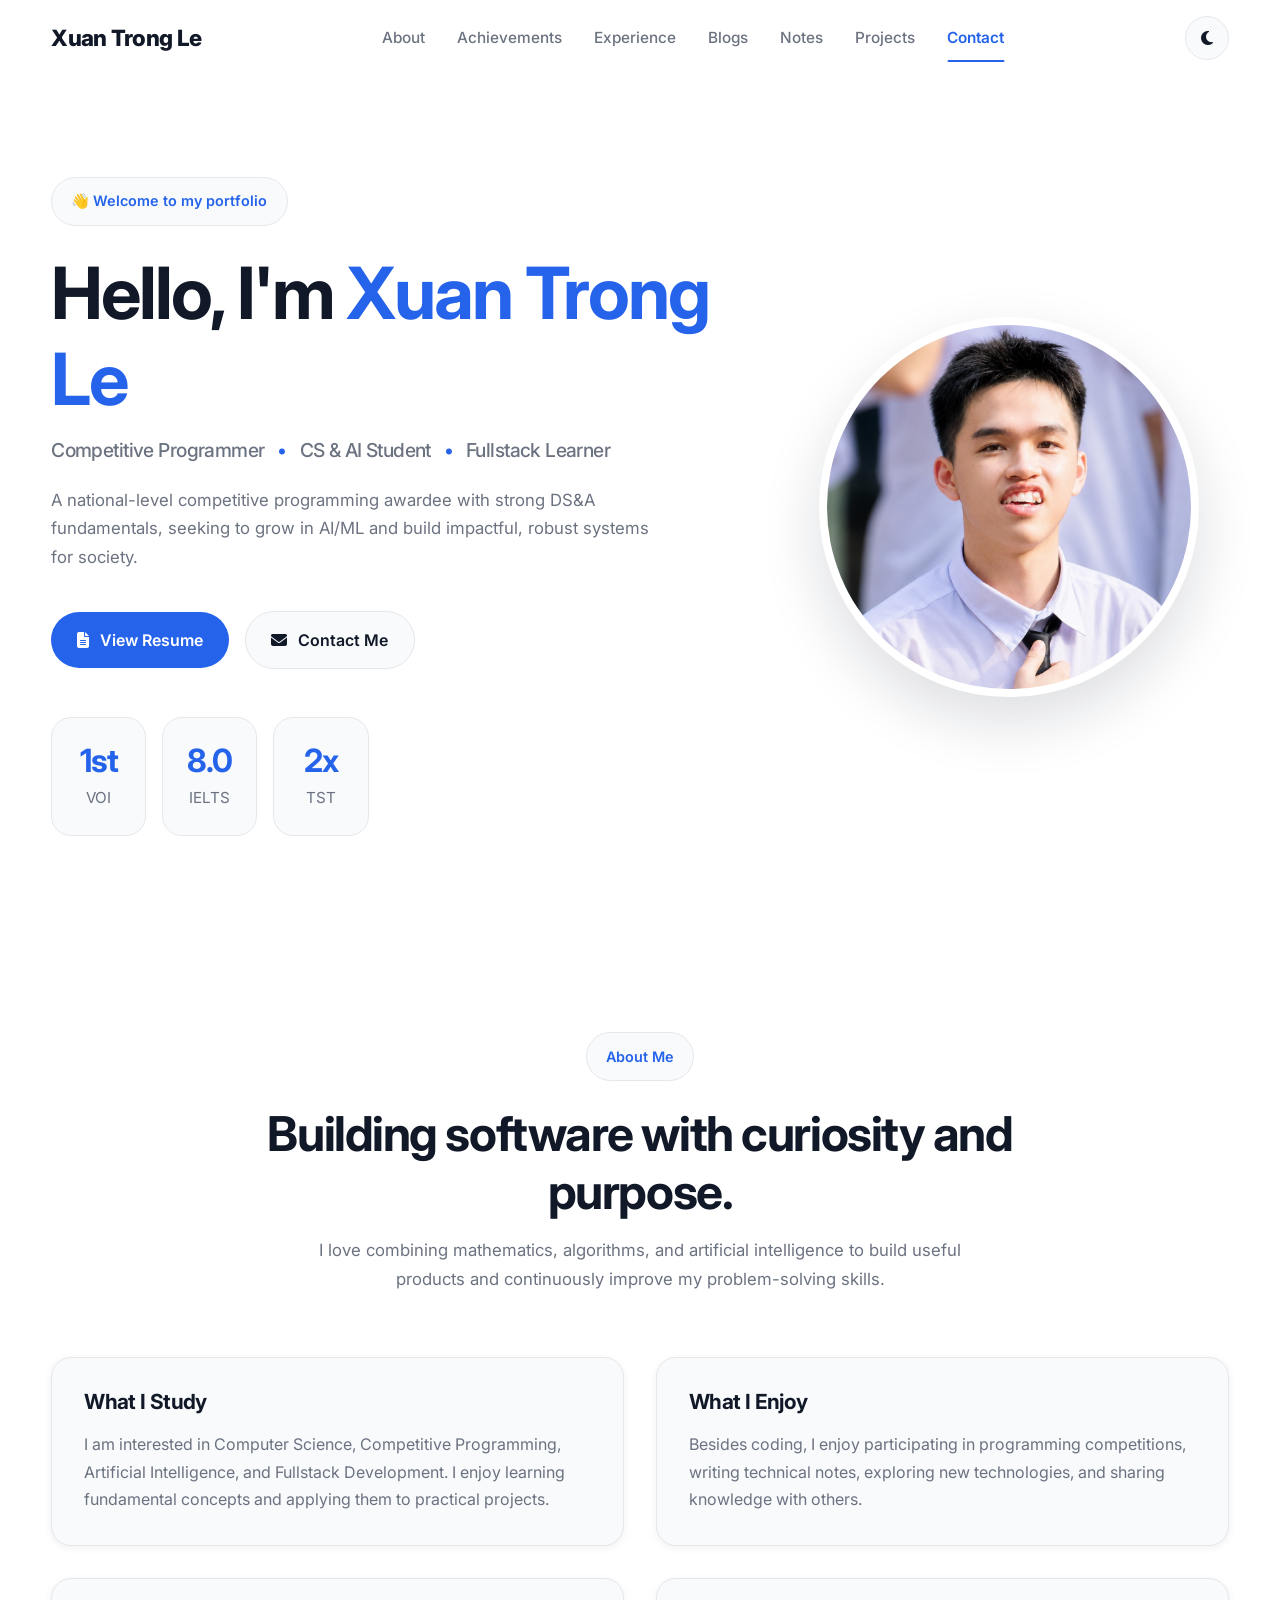
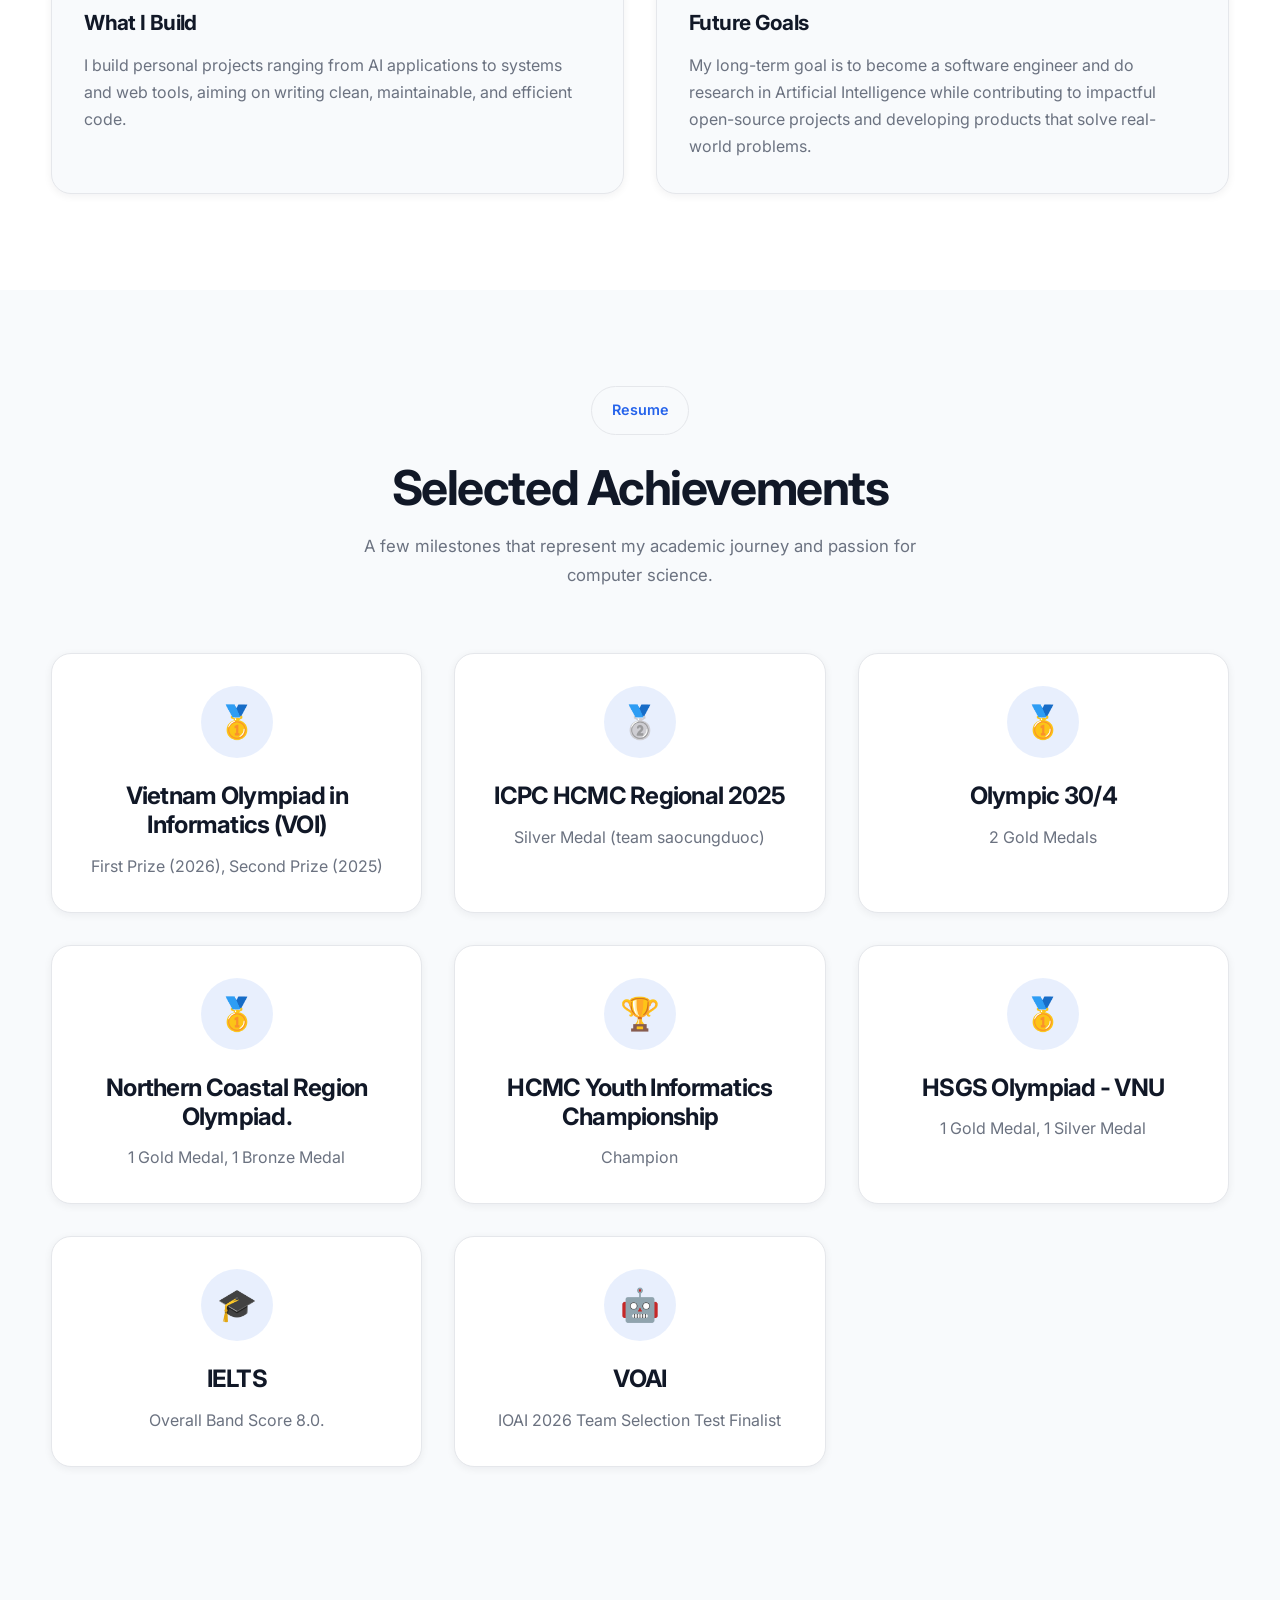
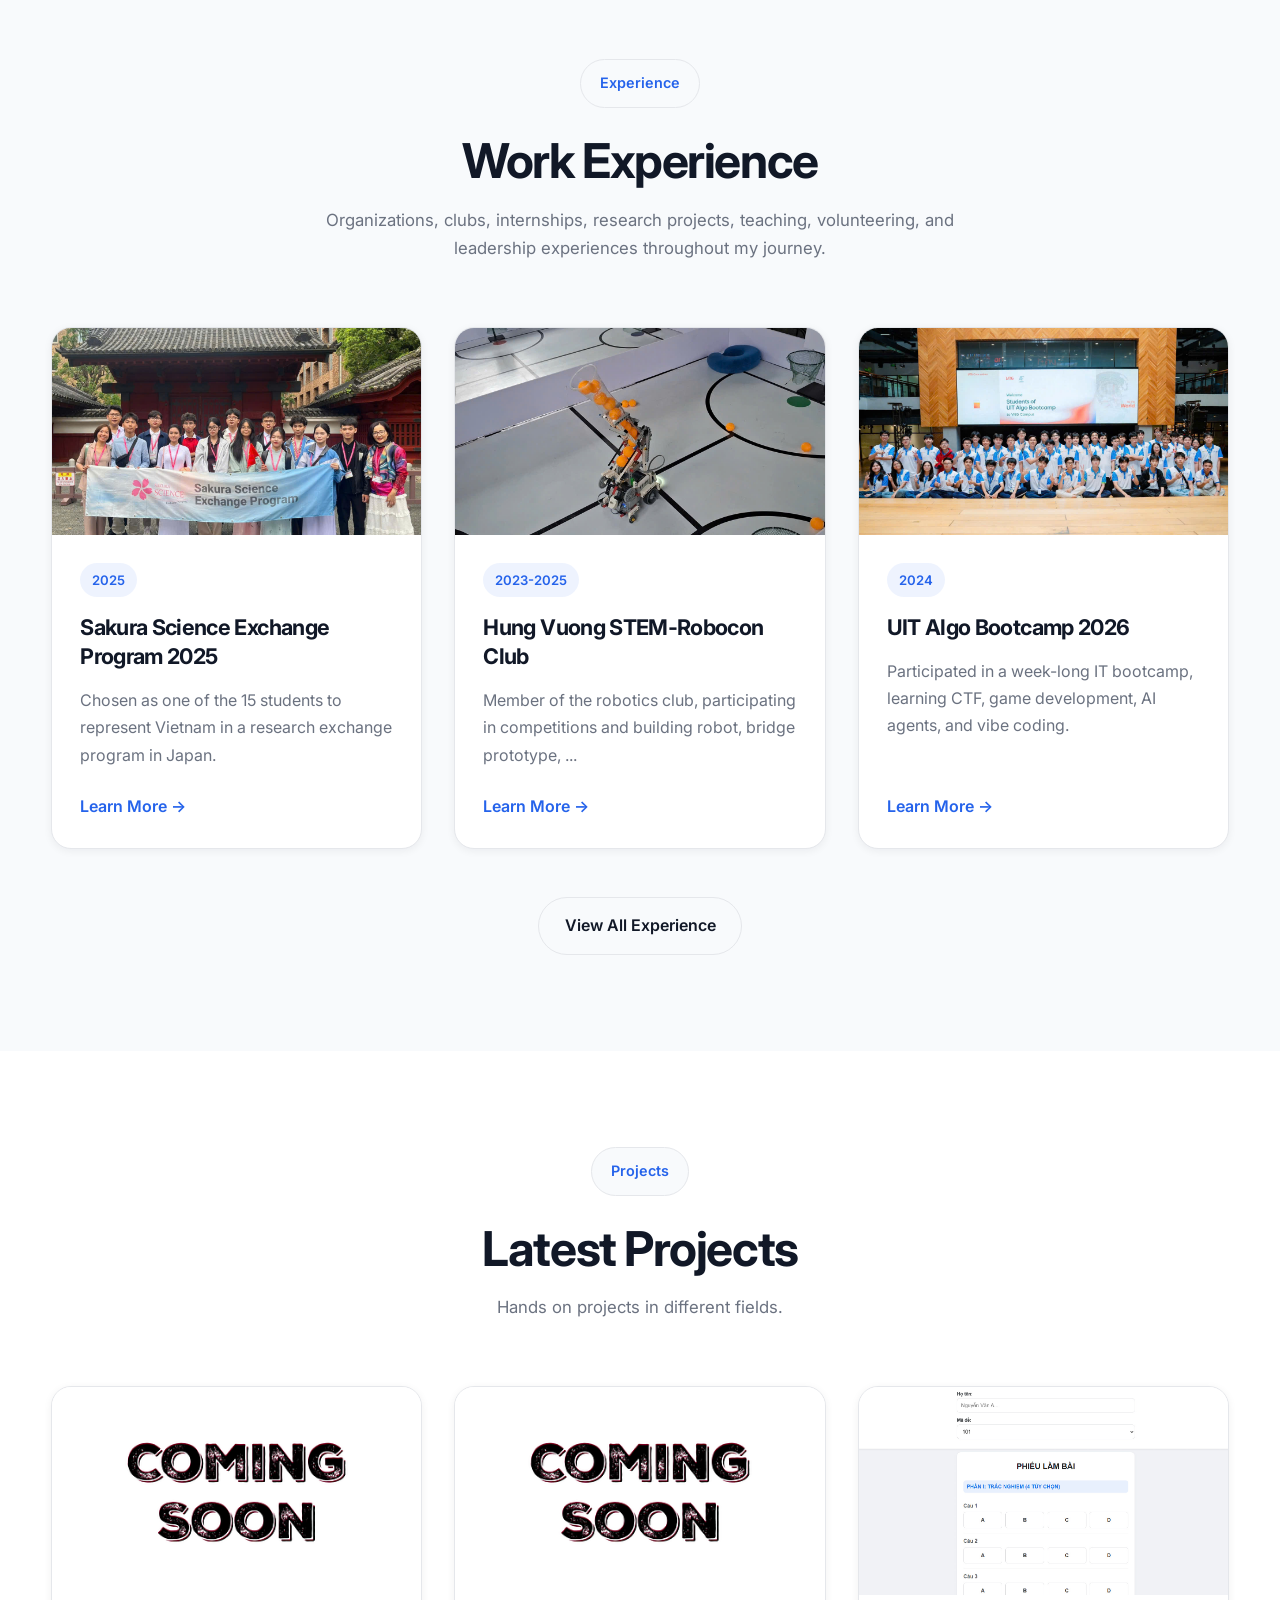
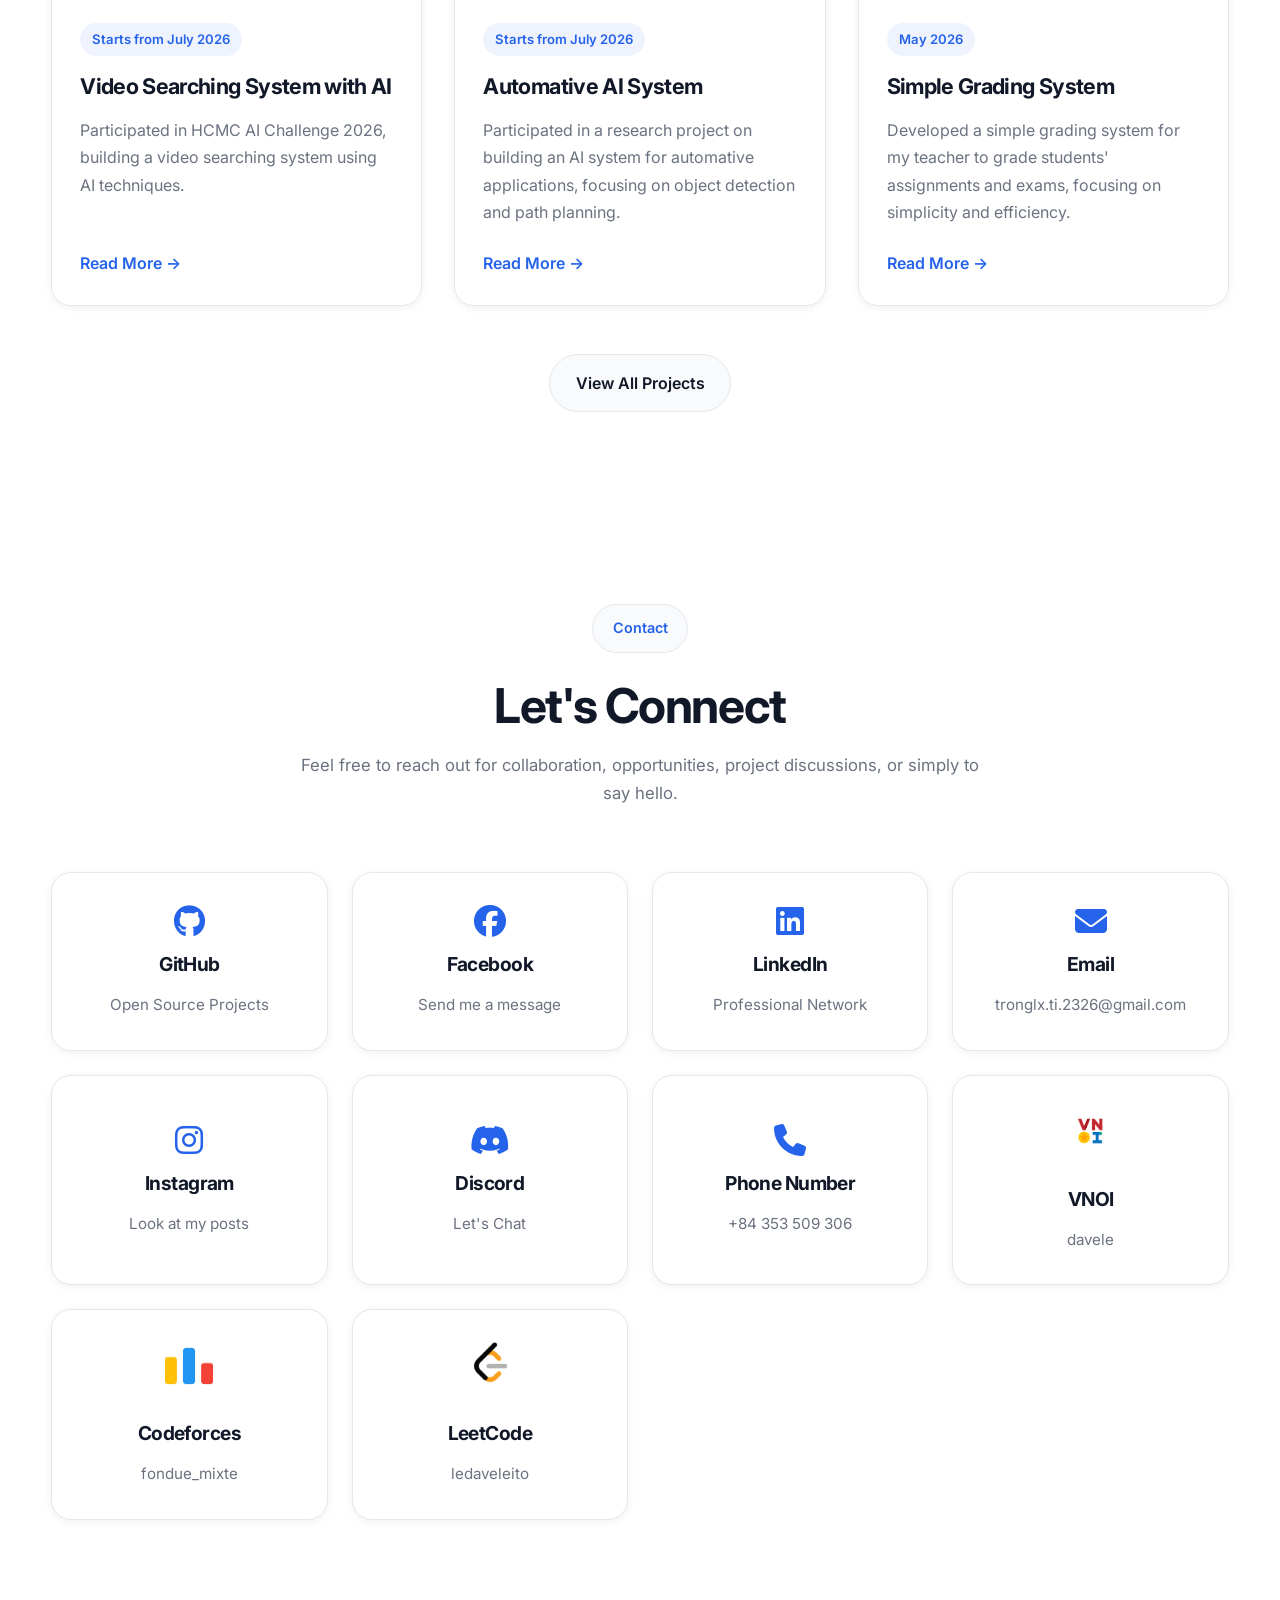
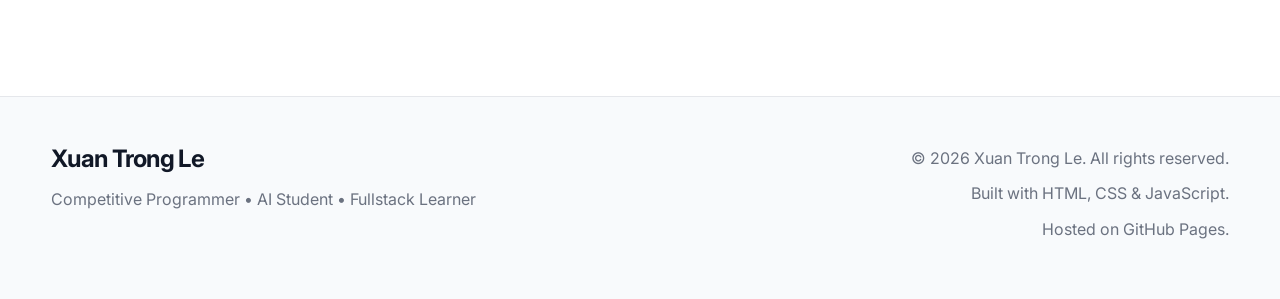
==== index.html @ a5656abd "First commit" ====
<!DOCTYPE html>
<html lang="en">

<head>
    <!-- ========================================= -->
    <!-- Basic Meta -->
    <!-- ========================================= -->
    <meta charset="UTF-8">
    <meta name="viewport" content="width=device-width, initial-scale=1.0">

    <title>Xuan Trong Le | Portfolio</title>

    <meta name="description"
        content="Personal portfolio of Xuan Trong Le - Competitive Programmer, AI Student, Fullstack Learner.">

    <meta name="keywords"
        content="portfolio, competitive programming, AI, fullstack learner, student">

    <meta name="author" content="Xuan Trong Le">

    <!-- ========================================= -->
    <!-- Favicon -->
    <!-- ========================================= -->
    <link rel="icon" href="images/favicon.ico">

    <!-- ========================================= -->
    <!-- Google Font -->
    <!-- ========================================= -->
    <link rel="preconnect" href="https://fonts.googleapis.com">

    <link rel="preconnect"
        href="https://fonts.gstatic.com"
        crossorigin>

    <link href="https://fonts.googleapis.com/css2?family=Inter:wght@300;400;500;600;700;800&display=swap"
        rel="stylesheet">

    <!-- ========================================= -->
    <!-- Font Awesome -->
    <!-- ========================================= -->
    <link rel="stylesheet"
        href="https://cdnjs.cloudflare.com/ajax/libs/font-awesome/6.7.2/css/all.min.css">

    <!-- ========================================= -->
    <!-- Main CSS -->
    <!-- ========================================= -->
    <link rel="stylesheet" href="css/style.css">
</head>

<body>

    <!-- ========================================= -->
    <!-- Header -->
    <!-- ========================================= -->

    <header class="header">

        <div class="container">

            <nav class="navbar">

                <!-- Logo -->
                <a href="index.html" class="logo">
                    Xuan Trong Le
                </a>

                <!-- Navigation -->

                <ul class="nav-links">

                    <li>
                        <a href="#about">
                            About
                        </a>
                    </li>

                    <li>
                        <a href="#achievements">
                            Achievements
                        </a>
                    </li>

                    <li>
                        <a href="experience.html">
                            Experience
                        </a>
                    </li>
                    
                    <li>
                        <a href="blogs.html">
                            Blogs
                        </a>
                    </li>

                    <li>
                        <a href="notes.html">
                            Notes
                        </a>
                    </li>

                    <li>
                        <a href="projects.html">
                            Projects
                        </a>
                    </li>

                    <li>
                        <a href="#contact">
                            Contact
                        </a>
                    </li>

                </ul>

                <!-- Right Actions -->

                <div class="nav-actions">

                    <!-- Dark Mode -->

                    <button id="theme-toggle"
                        class="icon-button"
                        aria-label="Toggle Theme">

                        <i class="fa-solid fa-moon"></i>

                    </button>

                    <!-- Mobile Menu -->

                    <button id="menu-toggle"
                        class="icon-button mobile-menu-btn"
                        aria-label="Open Menu">

                        <i class="fa-solid fa-bars"></i>

                    </button>

                </div>

            </nav>

        </div>

    </header>

    <!-- ========================================= -->
    <!-- Hero Section -->
    <!-- ========================================= -->

    <section class="hero">

        <div class="container">

            <div class="hero-content">

                <!-- Left -->

                <div class="hero-text">

                    <span class="hero-tag">
                        👋 Welcome to my portfolio
                    </span>

                    <h1>

                        Hello, I'm

                        <span class="highlight">
                            Xuan Trong Le
                        </span>

                    </h1>

                    <h2 class="hero-subtitle">

                        Competitive Programmer

                        <span>•</span>

                        CS & AI Student

                        <span>•</span>

                        Fullstack Learner

                    </h2>

                    <p class="hero-description">

                        A national-level competitive programming awardee with strong DS&A fundamentals, seeking to grow in AI/ML and build impactful, robust systems for society.

                    </p>

                    <div class="hero-buttons">

                        <a href="resume.pdf"
                            class="btn btn-primary"
                            target="_blank">

                            <i class="fa-solid fa-file-lines"></i>

                            View Resume

                        </a>

                        <a href="#contact"
                            class="btn btn-secondary">

                            <i class="fa-solid fa-envelope"></i>

                            Contact Me

                        </a>

                    </div>

                    <!-- Quick Stats -->

                    <div class="hero-stats">

                        <div class="stat-card">

                            <h3>1st</h3>

                            <p>VOI</p>

                        </div>

                        <div class="stat-card">

                            <h3>8.0</h3>

                            <p>IELTS</p>

                        </div>

                        <div class="stat-card">

                            <h3>2x</h3>

                            <p>TST</p>

                        </div>

                    </div>

                </div>

                <!-- Right -->

                <div class="hero-image">

                    <div class="avatar-wrapper">

                        <img src="images/avatar.png"
                            alt="Xuan Trong Le">

                    </div>

                </div>

            </div>

        </div>

    </section>

    <!-- ========================================= -->
    <!-- About Section -->
    <!-- ========================================= -->

    <section id="about" class="section">
        <div class="container">

            <!-- ========================================= -->
            <!-- Section Header -->
            <!-- ========================================= -->

            <div class="section-header">

                <span class="section-tag">
                    About Me
                </span>

                <h2 class="section-title">
                    Building software with curiosity and purpose.
                </h2>

                <p class="section-description">
                    I love combining mathematics, algorithms, and artificial
                    intelligence to build useful products and continuously
                    improve my problem-solving skills.
                </p>

            </div>

            <!-- ========================================= -->
            <!-- About Content -->
            <!-- ========================================= -->

            <div class="about-grid">

                <div class="about-card">

                    <h3>What I Study</h3>

                    <p>
                        I am interested in Computer Science,
                        Competitive Programming,
                        Artificial Intelligence,
                        and Fullstack Development.
                        I enjoy learning fundamental concepts and
                        applying them to practical projects.
                    </p>

                </div>

                <div class="about-card">

                    <h3>What I Enjoy</h3>

                    <p>
                        Besides coding, I enjoy participating in programming
                        competitions, writing technical notes, exploring new
                        technologies, and sharing knowledge with others.
                    </p>

                </div>

                <div class="about-card">

                    <h3>What I Build</h3>

                    <p>
                        I build personal projects ranging from AI applications
                        to systems and web tools, aiming on
                        writing clean, maintainable, and efficient code.
                    </p>

                </div>

                <div class="about-card">

                    <h3>Future Goals</h3>

                    <p>
                        My long-term goal is to become a software engineer
                        and do research in Artificial Intelligence while
                        contributing to impactful open-source projects and
                        developing products that solve real-world problems.
                    </p>

                </div>

            </div>

        </div>

    </section>

    <!-- ========================================= -->
    <!-- Achievements -->
    <!-- ========================================= -->

    <section id="achievements" class="section section-alt">

        <div class="container">

            <div class="section-header">

                <span class="section-tag">
                    Resume
                </span>

                <h2 class="section-title">
                    Selected Achievements
                </h2>

                <p class="section-description">
                    A few milestones that represent my academic journey
                    and passion for computer science.
                </p>

            </div>

            <div class="achievement-grid">

                <article class="achievement-card">

                    <div class="achievement-icon">
                        🥇
                    </div>

                    <h3>
                        Vietnam Olympiad in Informatics (VOI)
                    </h3>

                    <p>
                        First Prize (2026), Second Prize (2025)
                    </p>

                </article>
                <article class="achievement-card">

                    <div class="achievement-icon">
                        🥈
                    </div>

                    <h3>
                        ICPC HCMC Regional 2025
                    </h3>

                    <p>
                        Silver Medal (team saocungduoc)
                    </p>

                </article>

                <article class="achievement-card">

                    <div class="achievement-icon">
                        🥇
                    </div>

                    <h3>
                        Olympic 30/4
                    </h3>

                    <p>
                        2 Gold Medals
                    </p>

                </article>

                <article class="achievement-card">

                    <div class="achievement-icon">
                        🥇
                    </div>

                    <h3>
                        Northern Coastal Region Olympiad.
                    </h3>

                    <p>
                        1 Gold Medal, 1 Bronze Medal
                    </p>

                </article>

                <article class="achievement-card">

                    <div class="achievement-icon">
                        🏆
                    </div>

                    <h3>
                        HCMC Youth Informatics Championship
                    </h3>

                    <p>
                        Champion
                    </p>

                </article>

                <article class="achievement-card">

                    <div class="achievement-icon">
                        🥇
                    </div>

                    <h3>
                        HSGS Olympiad - VNU
                    </h3>

                    <p>
                        1 Gold Medal, 1 Silver Medal
                    </p>

                </article>

                <article class="achievement-card">

                    <div class="achievement-icon">
                        🎓
                    </div>

                    <h3>
                        IELTS
                    </h3>

                    <p>
                        Overall Band Score 8.0.
                    </p>

                </article>

                <article class="achievement-card">

                    <div class="achievement-icon">
                        🤖
                    </div>

                    <h3>
                        VOAI
                    </h3>

                    <p>
                        IOAI 2026 Team Selection Test Finalist
                    </p>

                </article>

            </div>

        </div>

    </section>
    <!-- ========================================= -->
<!-- Work Experience -->
<!-- ========================================= -->

<section class="section section-alt">

    <div class="container">

        <div class="section-header">

            <span class="section-tag">
                Experience
            </span>

            <h2 class="section-title">
                Work Experience
            </h2>

            <p class="section-description">
                Organizations, clubs, internships, research projects,
                teaching, volunteering, and leadership experiences
                throughout my journey.
            </p>

        </div>

        <div class="card-grid">

            <!-- Experience 1 -->

            <article class="blog-card">

                <img src="images/experience/exp1.jpg"
                     alt="Sakura">

                <div class="card-content">

                    <span class="card-date">
                        2025
                    </span>

                    <h3>
                        Sakura Science Exchange Program 2025
                    </h3>

                    <p>
                        Chosen as one of the 15 students to represent Vietnam in a research exchange program in Japan.
                    </p>

                    <a href="experience.html"
                       class="text-link">

                        Learn More →

                    </a>

                </div>

            </article>

            <!-- Experience 2 -->

            <article class="blog-card">

                <img src="images/experience/exp2.jpg"
                     alt="STEM-ROBOCON">

                <div class="card-content">

                    <span class="card-date">
                        2023-2025
                    </span>

                    <h3>
                        Hung Vuong STEM-Robocon Club
                    </h3>

                    <p>
                        Member of the robotics club, participating in competitions and building robot, bridge prototype, ...
                    </p>

                    <a href="experience.html"
                       class="text-link">

                        Learn More →

                    </a>

                </div>

            </article>

            <!-- Experience 3 -->

            <article class="blog-card">

                <img src="images/experience/exp3.jpg"
                     alt="uab">

                <div class="card-content">

                    <span class="card-date">
                        2024
                    </span>

                    <h3>
                        UIT Algo Bootcamp 2026
                    </h3>

                    <p>
                        Participated in a week-long IT bootcamp, learning CTF, game development, AI agents, and vibe coding.
                    </p>

                    <a href="experience.html"
                       class="text-link">

                        Learn More →

                    </a>

                </div>

            </article>

        </div>

        <div class="section-action">

            <a href="experience.html"
               class="btn btn-secondary">

                View All Experience

            </a>

        </div>

    </div>

</section>
    <!-- ========================================= -->
    <!-- Projects -->
    <!-- ========================================= -->

    <section class="section">

        <div class="container">

            <div class="section-header">

                <span class="section-tag">
                    Projects
                </span>

                <h2 class="section-title">
                    Latest Projects
                </h2>

                <p class="section-description">
                    Hands on projects in different fields.
                </p>

            </div>

            <div class="card-grid">

                <article class="blog-card">

                    <img src="images/projects/project1.jpg"
                        alt="Blog Cover">

                    <div class="card-content">

                        <span class="card-date">
                            Starts from July 2026
                        </span>

                        <h3>
                            Video Searching System with AI
                        </h3>

                        <p>
                            Participated in HCMC AI Challenge 2026, building a video searching system using AI techniques.
                        </p>

                        <a href="projects.html"
                            class="text-link">

                            Read More
                            →

                        </a>

                    </div>

                </article>

                <article class="blog-card">

                    <img src="images/projects/project1.jpg"
                        alt="Blog Cover">

                    <div class="card-content">

                        <span class="card-date">
                            Starts from July 2026
                        </span>

                        <h3>
                            Automative AI System
                        </h3>

                        <p>
                            Participated in a research project on building an AI system for automative applications, focusing on object detection and path planning.
                        </p>

                        <a href="projects.html"
                            class="text-link">

                            Read More
                            →

                        </a>

                    </div>

                </article>

                <article class="blog-card">

                    <img src="images/projects/project3.jpg"
                        alt="Blog Cover">

                    <div class="card-content">

                        <span class="card-date">
                            May 2026
                        </span>

                        <h3>
                            Simple Grading System
                        </h3>

                        <p>
                            Developed a simple grading system for my teacher to grade students' assignments and exams, focusing on simplicity and efficiency.
                        </p>

                        <a href="projects.html"
                            class="text-link">

                            Read More
                            →

                        </a>

                    </div>

                </article>

            </div>

            <div class="section-action">

                <a href="projects.html"
                    class="btn btn-secondary">

                    View All Projects

                </a>

            </div>

        </div>

    </section>

    

    <!-- ========================================= -->
    <!-- Contact -->
    <!-- ========================================= -->

    <section id="contact" class="section">
        <div class="container">

            <!-- ========================================= -->
            <!-- Section Header -->
            <!-- ========================================= -->

            <div class="section-header">

                <span class="section-tag">
                    Contact
                </span>

                <h2 class="section-title">
                    Let's Connect
                </h2>

                <p class="section-description">
                    Feel free to reach out for collaboration, opportunities,
                    project discussions, or simply to say hello.
                </p>

            </div>

            <!-- ========================================= -->
            <!-- Contact Cards -->
            <!-- ========================================= -->

            <div class="contact-grid">

                <a href="https://github.com/ledaveleito"
                    target="_blank"
                    class="contact-card">

                    <i class="fa-brands fa-github"></i>

                    <h3>GitHub</h3>

                    <p>Open Source Projects</p>

                </a>

                <a href="https://www.facebook.com/le.dave.319"
                    target="_blank"
                    class="contact-card">

                    <i class="fa-brands fa-facebook"></i>

                    <h3>Facebook</h3>

                    <p>Send me a message</p>

                </a>

                <a href="https://www.linkedin.com/in/xuan-trong-le-2049713a2/"
                    target="_blank"
                    class="contact-card">

                    <i class="fa-brands fa-linkedin"></i>

                    <h3>LinkedIn</h3>

                    <p>Professional Network</p>

                </a>

                <a href="mailto:tronglx.ti.2326@gmail.com"
                    class="contact-card">

                    <i class="fa-solid fa-envelope"></i>

                    <h3>Email</h3>

                    <p>tronglx.ti.2326@gmail.com</p>

                </a>

                <a href="https://www.instagram.com/ledaveleito/"
                    target="_blank"
                    class="contact-card">

                    <i class="fa-brands fa-instagram"></i>

                    <h3>Instagram</h3>

                    <p>Look at my posts</p>

                </a>


                <a href="https://discordapp.com/users/114079353999169951"
                    target="_blank"
                    class="contact-card">

                    <i class="fa-brands fa-discord"></i>

                    <h3>Discord</h3>

                    <p>Let's Chat</p>

                </a>

                <a href="tel:0353509306" 
                target="_blank" 
                class="contact-card">

                    <i class="fa-solid fa-phone"></i>

                    <h3>Phone Number</h3>

                    <p>+84 353 509 306</p>

                </a>
                
                <a href="https://oj.vnoi.info/user/davele"
                target="_blank"
                class="contact-card">

                    <img src="images/icons/vnoi.png"
                        alt="VNOI Logo"
                        class="contact-icon">

                    <h3>VNOI</h3>

                    <p>davele</p>

                </a>

                <a href="https://codeforces.com/profile/fondue_mixte"
                target="_blank"
                class="contact-card">

                    <img src="images/icons/codeforces.png"
                        alt="codeforces Logo"
                        class="contact-icon">

                    <h3>Codeforces</h3>

                    <p>fondue_mixte</p>

                </a>
                <a href="https://leetcode.com/u/ledaveleito/"
                target="_blank"
                class="contact-card">

                    <img src="images/icons/leetcode.png"
                        alt="LeetCode Logo"
                        class="contact-icon">

                    <h3>LeetCode</h3>

                    <p>ledaveleito</p>

                </a>
            </div>

        </div>

    </section>

    <!-- ========================================= -->
    <!-- Footer -->
    <!-- ========================================= -->

    <footer class="footer">

        <div class="container">

            <div class="footer-content">

                <div class="footer-left">

                    <h3>
                        Xuan Trong Le
                    </h3>

                    <p>
                        Competitive Programmer • AI Student • Fullstack Learner
                    </p>

                </div>

                <div class="footer-right">

                    <p>

                        © 2026 Xuan Trong Le.

                        All rights reserved.

                    </p>

                    <p>

                        Built with
                        HTML,
                        CSS &
                        JavaScript.

                    </p>

                    <p>

                        Hosted on
                        GitHub Pages.

                    </p>

                </div>

            </div>

        </div>

    </footer>

    <!-- ========================================= -->
    <!-- Back To Top -->
    <!-- ========================================= -->

    <button id="backToTop"
        class="back-to-top"
        aria-label="Back to top">

        <i class="fa-solid fa-arrow-up"></i>

    </button>

    <!-- ========================================= -->
    <!-- JavaScript -->
    <!-- ========================================= -->

    <script src="js/script.js"></script>

</body>

</html>
---- css/style.css ----
/*==================================================
    PERSONAL PORTFOLIO WEBSITE
    File: css/style.css
    Part 1/8

    Contents

    1. Google Font
    2. CSS Reset
    3. CSS Variables
    4. Dark Theme Variables
    5. Base Styles
    6. Typography
    7. Layout
    8. Utility Classes
==================================================*/


/*==================================================
1. GOOGLE FONT
==================================================*/

@import url("https://fonts.googleapis.com/css2?family=Inter:wght@100..900&display=swap");


/*==================================================
2. CSS RESET
==================================================*/

*,
*::before,
*::after{
    margin:0;
    padding:0;
    box-sizing:border-box;
}

html{
    scroll-behavior:smooth;
    scroll-padding-top:90px;
}

body{
    min-height:100vh;
}

img,
picture,
svg,
video,
canvas{
    display:block;
    max-width:100%;
}

button,
input,
textarea,
select{
    font:inherit;
}

button{
    background:none;
    border:none;
    cursor:pointer;
}

a{
    color:inherit;
    text-decoration:none;
}

ul,
ol{
    list-style:none;
}


/*==================================================
3. CSS VARIABLES
==================================================*/

:root{

    /* Colors */

    --color-bg:#ffffff;
    --color-surface:#f8fafc;

    --color-text:#111827;
    --color-text-light:#6b7280;

    --color-border:#e5e7eb;

    --color-primary:#2563eb;
    --color-primary-hover:#1d4ed8;

    --color-success:#16a34a;
    --color-warning:#d97706;
    --color-danger:#dc2626;

    --color-white:#ffffff;


    /* Typography */

    --font-family:"Inter",sans-serif;

    --fs-xs:.75rem;
    --fs-sm:.875rem;
    --fs-base:1rem;
    --fs-lg:1.125rem;
    --fs-xl:1.25rem;
    --fs-2xl:1.5rem;
    --fs-3xl:2rem;
    --fs-4xl:3rem;
    --fs-5xl:4rem;

    --line-height:1.7;


    /* Font Weight */

    --fw-regular:400;
    --fw-medium:500;
    --fw-semibold:600;
    --fw-bold:700;
    --fw-black:800;


    /* Radius */

    --radius-sm:8px;
    --radius-md:14px;
    --radius-lg:20px;
    --radius-xl:28px;
    --radius-pill:999px;


    /* Shadow */

    --shadow-sm:
        0 2px 8px rgba(15,23,42,.06);

    --shadow-md:
        0 10px 30px rgba(15,23,42,.10);

    --shadow-lg:
        0 24px 60px rgba(15,23,42,.14);


    /* Transition */

    --transition:
        .25s ease;


    /* Layout */

    --container-width:1180px;

    --section-padding:100px;

}


/*==================================================
4. DARK THEME
==================================================*/

body.dark{

    --color-bg:#0f172a;

    --color-surface:#1e293b;

    --color-text:#f8fafc;

    --color-text-light:#cbd5e1;

    --color-border:#334155;

    --shadow-sm:
        0 2px 10px rgba(0,0,0,.35);

    --shadow-md:
        0 10px 30px rgba(0,0,0,.42);

    --shadow-lg:
        0 25px 60px rgba(0,0,0,.50);

}


/*==================================================
5. BASE STYLES
==================================================*/

body{

    font-family:var(--font-family);

    font-size:var(--fs-base);

    line-height:var(--line-height);

    color:var(--color-text);

    background:var(--color-bg);

    transition:

        background .3s ease,

        color .3s ease;

    text-rendering:optimizeLegibility;

    -webkit-font-smoothing:antialiased;

}

::selection{

    background:var(--color-primary);

    color:white;

}

section{

    padding:var(--section-padding) 0;

}

.container{

    width:min(92%,var(--container-width));

    margin-inline:auto;

}


/*==================================================
6. TYPOGRAPHY
==================================================*/

h1,
h2,
h3,
h4,
h5,
h6{

    color:var(--color-text);

    font-weight:var(--fw-bold);

    line-height:1.2;

    letter-spacing:-.03em;

}

h1{

    font-size:clamp(3rem,6vw,4.5rem);

}

h2{

    font-size:clamp(2rem,4vw,3rem);

}

h3{

    font-size:1.5rem;

}

h4{

    font-size:1.2rem;

}

p{

    color:var(--color-text-light);

    margin-bottom:1rem;

}

strong{

    color:var(--color-text);

}

small{

    color:var(--color-text-light);

}


/*==================================================
7. LAYOUT
==================================================*/

.grid{

    display:grid;

}

.flex{

    display:flex;

}

.flex-center{

    display:flex;

    align-items:center;

    justify-content:center;

}

.flex-between{

    display:flex;

    align-items:center;

    justify-content:space-between;

}

.flex-column{

    display:flex;

    flex-direction:column;

}

.text-center{

    text-align:center;

}

.hidden{

    display:none !important;

}


/*==================================================
8. UTILITY CLASSES
==================================================*/

/* Margin Top */

.mt-1{margin-top:.75rem;}
.mt-2{margin-top:1.5rem;}
.mt-3{margin-top:2.25rem;}
.mt-4{margin-top:3rem;}
.mt-5{margin-top:4rem;}

/* Margin Bottom */

.mb-1{margin-bottom:.75rem;}
.mb-2{margin-bottom:1.5rem;}
.mb-3{margin-bottom:2.25rem;}
.mb-4{margin-bottom:3rem;}
.mb-5{margin-bottom:4rem;}

/* Padding */

.py-1{padding-block:1rem;}
.py-2{padding-block:2rem;}
.py-3{padding-block:3rem;}
.py-4{padding-block:4rem;}

.px-1{padding-inline:1rem;}
.px-2{padding-inline:2rem;}

/* Width */

.w-100{
    width:100%;
}

/* Max Width */

.max-600{
    max-width:600px;
}

.max-700{
    max-width:700px;
}

.max-800{
    max-width:800px;
}

.max-900{
    max-width:900px;
}

/* Rounded */

.rounded-sm{
    border-radius:var(--radius-sm);
}

.rounded-md{
    border-radius:var(--radius-md);
}

.rounded-lg{
    border-radius:var(--radius-lg);
}

.rounded-xl{
    border-radius:var(--radius-xl);
}

/* Shadow */

.shadow-sm{
    box-shadow:var(--shadow-sm);
}

.shadow-md{
    box-shadow:var(--shadow-md);
}

.shadow-lg{
    box-shadow:var(--shadow-lg);
}
/*==================================================
    PERSONAL PORTFOLIO WEBSITE
    File: css/style.css
    Part 2/8

    Contents

    9. Header
    10. Navbar
    11. Logo
    12. Navigation Links
    13. Navigation Actions
    14. Icon Buttons
    15. Mobile Menu
    16. Sticky Header
==================================================*/


/*==================================================
9. HEADER
==================================================*/

.header{

    position:sticky;

    top:0;

    left:0;

    width:100%;

    z-index:1000;

    background:rgba(255,255,255,.82);

    backdrop-filter:blur(16px);

    -webkit-backdrop-filter:blur(16px);

    border-bottom:1px solid transparent;

    transition:

        background .3s ease,

        border-color .3s ease,

        box-shadow .3s ease,

        transform .3s ease;

}

body.dark .header{

    background:rgba(15,23,42,.82);

}

.header.scrolled{

    border-color:var(--color-border);

    box-shadow:var(--shadow-sm);

}

.header.hide{

    transform:translateY(-100%);

}


/*==================================================
10. NAVBAR
==================================================*/

.navbar{

    height:76px;

    display:flex;

    align-items:center;

    justify-content:space-between;

    gap:40px;

}

.navbar>*{

    flex-shrink:0;

}


/*==================================================
11. LOGO
==================================================*/

.logo{

    font-size:1.4rem;

    font-weight:var(--fw-black);

    letter-spacing:-.03em;

    color:var(--color-text);

    transition:.25s;

    white-space:nowrap;

}

.logo:hover{

    color:var(--color-primary);

}


/*==================================================
12. NAVIGATION LINKS
==================================================*/

.nav-links{

    display:flex;

    align-items:center;

    justify-content:center;

    gap:2rem;

    flex:1;

}

.nav-links li{

    position:relative;

}

.nav-links a{

    position:relative;

    display:inline-flex;

    align-items:center;

    justify-content:center;

    height:40px;

    font-size:.96rem;

    font-weight:var(--fw-medium);

    color:var(--color-text-light);

    transition:var(--transition);

}

.nav-links a:hover{

    color:var(--color-text);

}

.nav-links a.active{

    color:var(--color-primary);

    font-weight:var(--fw-semibold);

}

.nav-links a::after{

    content:"";

    position:absolute;

    left:50%;

    bottom:-4px;

    width:0;

    height:2px;

    border-radius:999px;

    background:var(--color-primary);

    transform:translateX(-50%);

    transition:.25s;

}

.nav-links a:hover::after,

.nav-links a.active::after{

    width:100%;

}


/*==================================================
13. NAVIGATION ACTIONS
==================================================*/

.nav-actions{

    display:flex;

    align-items:center;

    gap:.75rem;

}


/*==================================================
14. ICON BUTTONS
==================================================*/

.icon-button{

    width:44px;

    height:44px;

    display:flex;

    align-items:center;

    justify-content:center;

    border-radius:50%;

    border:1px solid var(--color-border);

    background:var(--color-surface);

    color:var(--color-text);

    transition:.25s;

}

.icon-button i{

    font-size:1rem;

    transition:.25s;

}

.icon-button:hover{

    transform:translateY(-2px);

    border-color:var(--color-primary);

    color:var(--color-primary);

    box-shadow:var(--shadow-sm);

}

.icon-button:active{

    transform:scale(.95);

}


/*==================================================
15. MOBILE MENU BUTTON
==================================================*/

.mobile-menu-btn{

    display:none;

}


/*==================================================
16. MOBILE NAVIGATION
==================================================*/

@media (max-width:768px){

    .navbar{

        height:70px;

        gap:16px;

    }

    .mobile-menu-btn{

        display:flex;

    }

    .nav-links{

        position:fixed;

        top:70px;

        left:0;

        width:100%;

        background:var(--color-bg);

        border-top:1px solid var(--color-border);

        box-shadow:var(--shadow-md);

        display:flex;

        flex-direction:column;

        align-items:flex-start;

        gap:0;

        padding:16px 24px;

        transform:translateY(-120%);

        opacity:0;

        pointer-events:none;

        transition:

            transform .3s ease,

            opacity .3s ease;

        z-index:999;

    }

    body.dark .nav-links{

        background:var(--color-bg);

    }

    .nav-links.active{

        transform:translateY(0);

        opacity:1;

        pointer-events:auto;

    }

    .nav-links li{

        width:100%;

    }

    .nav-links a{

        width:100%;

        height:52px;

        justify-content:flex-start;

        border-bottom:1px solid var(--color-border);

    }

    .nav-links li:last-child a{

        border-bottom:none;

    }

    .nav-links a::after{

        display:none;

    }

}


/*==================================================
17. DESKTOP ONLY
==================================================*/

@media (min-width:769px){

    .nav-links{

        transform:none !important;

        opacity:1 !important;

        pointer-events:auto !important;

    }

}
/*==================================================
    PERSONAL PORTFOLIO WEBSITE
    File: css/style.css
    Part 3/8

    Contents

    18. Hero
    19. Hero Small
    20. Hero Content
    21. Hero Text
    22. Hero Image
    23. Hero Buttons
    24. Hero Stats
    25. Section Header
==================================================*/


/*==================================================
18. HERO
==================================================*/

.hero{

    min-height:calc(100vh - 76px);

    display:flex;

    align-items:center;

    overflow:hidden;

}

.hero-content{

    display:grid;

    grid-template-columns:1.2fr .8fr;

    align-items:center;

    gap:5rem;

}


/*==================================================
19. HERO SMALL
==================================================*/

.hero-small{

    min-height:auto;

    padding:140px 0 90px;

}

.page-title{

    max-width:900px;

    margin:1.5rem auto;

    text-align:center;

}

.hero-small .section-description{

    margin-inline:auto;

}


/*==================================================
20. HERO TEXT
==================================================*/

.hero-text{

    display:flex;

    flex-direction:column;

    align-items:flex-start;

}

.hero-tag,

.section-tag{

    display:inline-flex;

    align-items:center;

    gap:.5rem;

    padding:.7rem 1.2rem;

    border-radius:999px;

    background:var(--color-surface);

    border:1px solid var(--color-border);

    color:var(--color-primary);

    font-size:.9rem;

    font-weight:var(--fw-semibold);

    margin-bottom:1.5rem;

}

.hero-text h1{

    margin-bottom:1rem;

}

.highlight{

    color:var(--color-primary);

}

.hero-subtitle{

    display:flex;

    flex-wrap:wrap;

    align-items:center;

    gap:.8rem;

    font-size:1.2rem;

    color:var(--color-text-light);

    font-weight:var(--fw-medium);

    margin-bottom:1.5rem;

}

.hero-subtitle span{

    color:var(--color-primary);

}

.hero-description{

    max-width:640px;

    font-size:1.05rem;

    margin-bottom:2.5rem;

}


/*==================================================
21. HERO IMAGE
==================================================*/

.hero-image{

    display:flex;

    justify-content:center;

    align-items:center;

}

.avatar-wrapper{

    width:380px;

    aspect-ratio:1;

    overflow:hidden;

    border-radius:50%;

    border:8px solid var(--color-bg);

    background:var(--color-surface);

    box-shadow:var(--shadow-lg);

    transition:.35s;

}

body.dark .avatar-wrapper{

    border-color:var(--color-surface);

}

.avatar-wrapper:hover{

    transform:translateY(-8px);

}

.avatar-wrapper img{

    width:100%;

    height:100%;

    object-fit:cover;

}


/*==================================================
22. HERO BUTTONS
==================================================*/

.hero-buttons{

    display:flex;

    align-items:center;

    flex-wrap:wrap;

    gap:1rem;

    margin-bottom:3rem;

}

.btn{

    display:inline-flex;

    align-items:center;

    justify-content:center;

    gap:.7rem;

    padding:.9rem 1.6rem;

    border-radius:999px;

    font-weight:var(--fw-semibold);

    transition:.25s;

}

.btn-primary{

    background:var(--color-primary);

    color:white;

}

.btn-primary:hover{

    background:var(--color-primary-hover);

    transform:translateY(-2px);

}

.btn-secondary{

    background:var(--color-surface);

    color:var(--color-text);

    border:1px solid var(--color-border);

}

.btn-secondary:hover{

    border-color:var(--color-primary);

    color:var(--color-primary);

    transform:translateY(-2px);

}

.btn-outline{

    background:transparent;

    border:1px solid var(--color-border);

    color:var(--color-text);

}

.btn-outline:hover{

    border-color:var(--color-primary);

    color:var(--color-primary);

    transform:translateY(-2px);

}


/*==================================================
23. HERO STATS
==================================================*/

.hero-stats{

    display:grid;

    grid-template-columns:repeat(3,1fr);

    gap:1rem;

    max-width:520px;

}

.stat-card{

    padding:1.5rem;

    text-align:center;

    border-radius:var(--radius-lg);

    background:var(--color-surface);

    border:1px solid var(--color-border);

    transition:.3s;

}

.stat-card:hover{

    transform:translateY(-6px);

    box-shadow:var(--shadow-md);

}

.stat-card h3{

    font-size:2rem;

    color:var(--color-primary);

    margin-bottom:.3rem;

}

.stat-card p{

    margin:0;

    font-size:.95rem;

}


/*==================================================
24. SECTION HEADER
==================================================*/

.section-header{

    max-width:820px;

    margin:0 auto 4rem;

    text-align:center;

}

.section-title{

    margin-bottom:1rem;

}

.section-description{

    max-width:700px;

    margin-inline:auto;

    margin-bottom:0;

    font-size:1.05rem;

}


/*==================================================
25. BREADCRUMB
==================================================*/

.breadcrumb{

    display:flex;

    justify-content:center;

    align-items:center;

    flex-wrap:wrap;

    gap:.8rem;

    margin-top:2rem;

    color:var(--color-text-light);

    font-size:.95rem;

}

.breadcrumb a{

    transition:.25s;

}

.breadcrumb a:hover{

    color:var(--color-primary);

}

.breadcrumb strong{

    color:var(--color-text);

}


/*==================================================
26. RESPONSIVE HERO
==================================================*/

@media (max-width:992px){

    .hero{

        min-height:auto;

        padding:100px 0;

    }

    .hero-content{

        grid-template-columns:1fr;

        text-align:center;

        gap:4rem;

    }

    .hero-text{

        align-items:center;

    }

    .hero-description{

        margin-inline:auto;

    }

    .hero-buttons{

        justify-content:center;

    }

    .hero-stats{

        margin-inline:auto;

    }

}

@media (max-width:768px){

    .hero{

        padding:70px 0;

    }

    .hero-small{

        padding:110px 0 70px;

    }

    .avatar-wrapper{

        width:280px;

    }

    .hero-subtitle{

        justify-content:center;

        font-size:1.05rem;

    }

    .hero-stats{

        grid-template-columns:1fr;

        max-width:320px;

    }

}

@media (max-width:480px){

    .avatar-wrapper{

        width:220px;

    }

    .hero-buttons{

        width:100%;

        flex-direction:column;

        align-items:stretch;

    }

    .hero-buttons .btn{

        width:100%;

    }

}
/*==================================================
    PERSONAL PORTFOLIO WEBSITE
    File: css/style.css
    Part 4/8

    Contents

    26. Common Cards
    27. Card Grid
    28. Blog / Note / Experience Cards
    29. Project Cards
    30. Badges & Tags
    31. Card Footer
    32. Section Action
    33. Empty State
==================================================*/


/*==================================================
26. COMMON CARDS
==================================================*/

.card-grid{

    display:grid;

    grid-template-columns:repeat(auto-fit,minmax(340px,1fr));

    gap:2rem;

}

.blog-card,
.project-card{

    display:flex;

    flex-direction:column;

    overflow:hidden;

    background:var(--color-bg);

    border:1px solid var(--color-border);

    border-radius:var(--radius-lg);

    box-shadow:var(--shadow-sm);

    transition:
        transform .3s ease,
        box-shadow .3s ease,
        border-color .3s ease;

}

body.dark .blog-card,
body.dark .project-card{

    background:var(--color-surface);

}

.blog-card:hover,
.project-card:hover{

    transform:translateY(-8px);

    box-shadow:var(--shadow-md);

    border-color:rgba(37,99,235,.25);

}


/*==================================================
27. CARD IMAGE
==================================================*/

.blog-card img,
.project-card img{

    width:100%;

    aspect-ratio:16 / 9;

    object-fit:cover;

    transition:transform .4s ease;

}

.blog-card:hover img,
.project-card:hover img{

    transform:scale(1.05);

}


/*==================================================
28. CARD CONTENT
==================================================*/

.card-content{

    display:flex;

    flex-direction:column;

    flex:1;

    padding:1.75rem;

}

.card-date{

    display:inline-flex;

    align-items:center;

    width:max-content;

    padding:.35rem .75rem;

    margin-bottom:1rem;

    border-radius:999px;

    background:rgba(37,99,235,.08);

    color:var(--color-primary);

    font-size:.82rem;

    font-weight:600;

}

.card-content h3{

    margin-bottom:1rem;

    font-size:1.35rem;

    line-height:1.35;

}

.card-content p{

    flex:1;

    margin-bottom:1.5rem;

}


/*==================================================
29. TEXT LINK
==================================================*/

.text-link{

    display:inline-flex;

    align-items:center;

    gap:.5rem;

    width:max-content;

    font-weight:600;

    color:var(--color-primary);

    transition:.25s;

}

.text-link:hover{

    gap:.8rem;

}


/*==================================================
30. PROJECT TAGS
==================================================*/

.project-tags{

    display:flex;

    flex-wrap:wrap;

    gap:.75rem;

    margin-bottom:1.75rem;

}

.badge{

    display:inline-flex;

    align-items:center;

    justify-content:center;

    padding:.45rem .9rem;

    border-radius:999px;

    background:var(--color-surface);

    border:1px solid var(--color-border);

    color:var(--color-text);

    font-size:.82rem;

    font-weight:600;

}

body.dark .badge{

    background:rgba(255,255,255,.04);

}


/*==================================================
31. CARD FOOTER
==================================================*/

.course-footer{

    display:flex;

    align-items:center;

    justify-content:space-between;

    gap:1rem;

    margin-top:auto;

}

.course-footer .btn{

    flex:1;

    padding:.8rem 1rem;

    font-size:.92rem;

}


/*==================================================
32. SECTION ACTION
==================================================*/

.section-action{

    display:flex;

    justify-content:center;

    align-items:center;

    flex-wrap:wrap;

    gap:1rem;

    margin-top:3rem;

}


/*==================================================
33. EMPTY STATE
==================================================*/

.empty-state{

    padding:5rem 2rem;

    text-align:center;

    border:2px dashed var(--color-border);

    border-radius:var(--radius-xl);

}

.empty-state h3{

    margin-bottom:1rem;

}

.empty-state p{

    max-width:520px;

    margin-inline:auto;

}


/*==================================================
34. CARD HOVER EFFECTS
==================================================*/

.blog-card,
.project-card{

    position:relative;

}

.blog-card::before,
.project-card::before{

    content:"";

    position:absolute;

    inset:0;

    border-radius:inherit;

    pointer-events:none;

    background:

        linear-gradient(

            135deg,

            rgba(37,99,235,.06),

            transparent 35%

        );

    opacity:0;

    transition:.3s;

}

.blog-card:hover::before,
.project-card:hover::before{

    opacity:1;

}


/*==================================================
35. IMAGE PLACEHOLDER
==================================================*/

.blog-card img,
.project-card img{

    background:#e5e7eb;

}

body.dark .blog-card img,
body.dark .project-card img{

    background:#334155;

}


/*==================================================
36. RESPONSIVE
==================================================*/

@media (max-width:992px){

    .card-grid{

        grid-template-columns:repeat(2,1fr);

    }

}

@media (max-width:768px){

    .card-grid{

        grid-template-columns:1fr;

    }

    .course-footer{

        flex-direction:column;

    }

    .course-footer .btn{

        width:100%;

    }

}

@media (max-width:480px){

    .card-content{

        padding:1.4rem;

    }

    .card-content h3{

        font-size:1.2rem;

    }

    .project-tags{

        gap:.5rem;

    }

}
/*==================================================
    PERSONAL PORTFOLIO WEBSITE
    File: css/style.css
    Part 5/8

    Contents

    37. About Section
    38. Achievement Section
    39. Contact Section
    40. Footer
    41. Back To Top
==================================================*/


/*==================================================
37. ABOUT SECTION
==================================================*/

.about-grid{

    display:grid;

    grid-template-columns:repeat(2,1fr);

    gap:2rem;

}

.about-card{

    padding:2rem;

    background:var(--color-surface);

    border:1px solid var(--color-border);

    border-radius:var(--radius-lg);

    box-shadow:var(--shadow-sm);

    transition:.3s;

}

.about-card:hover{

    transform:translateY(-6px);

    box-shadow:var(--shadow-md);

}

.about-card h3{

    margin-bottom:1rem;

    font-size:1.3rem;

}

.about-card p{

    margin:0;

}


/*==================================================
38. ACHIEVEMENT SECTION
==================================================*/

.achievement-grid{

    display:grid;

    grid-template-columns:repeat(auto-fit,minmax(280px,1fr));

    gap:2rem;

}

.achievement-card{

    padding:2rem;

    text-align:center;

    background:var(--color-bg);

    border:1px solid var(--color-border);

    border-radius:var(--radius-lg);

    box-shadow:var(--shadow-sm);

    transition:.3s;

}

body.dark .achievement-card{

    background:var(--color-surface);

}

.achievement-card:hover{

    transform:translateY(-8px);

    box-shadow:var(--shadow-md);

}

.achievement-icon{

    width:72px;

    height:72px;

    margin:0 auto 1.5rem;

    display:flex;

    align-items:center;

    justify-content:center;

    border-radius:50%;

    background:rgba(37,99,235,.10);

    font-size:2rem;

}

.achievement-card h3{

    margin-bottom:.8rem;

}

.achievement-card p{

    margin:0;

}


/*==================================================
39. CONTACT
==================================================*/

.contact-grid{

    display:grid;

    grid-template-columns:repeat(auto-fit,minmax(220px,1fr));

    gap:1.5rem;

}

.contact-card{

    display:flex;

    flex-direction:column;

    align-items:center;

    justify-content:center;

    text-align:center;

    gap:1rem;

    padding:2rem;

    background:var(--color-bg);

    border:1px solid var(--color-border);

    border-radius:var(--radius-lg);

    box-shadow:var(--shadow-sm);

    transition:.3s;

}

body.dark .contact-card{

    background:var(--color-surface);

}

.contact-card:hover{

    transform:translateY(-6px);

    border-color:rgba(37,99,235,.35);

    box-shadow:var(--shadow-md);

}

.contact-card i{

    font-size:2rem;

    color:var(--color-primary);

}

.contact-card h3{

    margin:0;

    font-size:1.2rem;

}

.contact-card p{

    margin:0;

    font-size:.95rem;

}

.contact-card:hover i{

    transform:scale(1.1);

}


/*==================================================
40. FOOTER
==================================================*/

.footer{

    margin-top:5rem;

    padding:3rem 0;

    border-top:1px solid var(--color-border);

    background:var(--color-surface);

}

.footer-content{

    display:flex;

    justify-content:space-between;

    align-items:flex-start;

    gap:3rem;

}

.footer-left{

    flex:1;

}

.footer-left h3{

    margin-bottom:.75rem;

}

.footer-left p{

    margin:0;

}

.footer-right{

    text-align:right;

}

.footer-right p{

    margin-bottom:.5rem;

}


/*==================================================
41. BACK TO TOP
==================================================*/

.back-to-top{

    position:fixed;

    right:1.5rem;

    bottom:1.5rem;

    width:52px;

    height:52px;

    display:flex;

    align-items:center;

    justify-content:center;

    border-radius:50%;

    border:none;

    background:var(--color-primary);

    color:#fff;

    cursor:pointer;

    box-shadow:var(--shadow-lg);

    opacity:0;

    visibility:hidden;

    transform:translateY(20px);

    transition:.3s;

    z-index:999;

}

.back-to-top.show{

    opacity:1;

    visibility:visible;

    transform:translateY(0);

}

.back-to-top:hover{

    background:var(--color-primary-hover);

    transform:translateY(-4px);

}


/*==================================================
42. COMMON SPACING
==================================================*/

.section{

    padding:6rem 0;

}

.section-alt{

    background:var(--color-surface);

}

.section-alt .about-card,

.section-alt .achievement-card,

.section-alt .contact-card{

    background:var(--color-bg);

}

body.dark .section-alt{

    background:#162033;

}


/*==================================================
43. RESPONSIVE
==================================================*/

@media (max-width:992px){

    .about-grid{

        grid-template-columns:1fr;

    }

    .footer-content{

        flex-direction:column;

        align-items:center;

        text-align:center;

    }

    .footer-right{

        text-align:center;

    }

}

@media (max-width:768px){

    .achievement-grid{

        grid-template-columns:1fr;

    }

    .contact-grid{

        grid-template-columns:1fr;

    }

    .back-to-top{

        right:1rem;

        bottom:1rem;

        width:48px;

        height:48px;

    }

}

@media (max-width:480px){

    .about-card,

    .achievement-card,

    .contact-card{

        padding:1.5rem;

    }

    .footer{

        padding:2rem 0;

    }

}
/*==================================================
    PERSONAL PORTFOLIO WEBSITE
    File: css/style.css
    Part 6/8

    Contents

    44. Reveal Animation
    45. Fade Animations
    46. Hover Effects
    47. Loading Skeleton
    48. Backdrop & Blur
    49. Focus States
    50. Accessibility
    51. Print Styles
==================================================*/


/*==================================================
44. REVEAL ANIMATION
==================================================*/

.reveal{

    opacity:0;

    transform:translateY(40px);

    transition:

        opacity .8s ease,

        transform .8s ease;

}

.reveal.show{

    opacity:1;

    transform:translateY(0);

}

.reveal-left{

    opacity:0;

    transform:translateX(-40px);

    transition:

        opacity .8s ease,

        transform .8s ease;

}

.reveal-left.show{

    opacity:1;

    transform:translateX(0);

}

.reveal-right{

    opacity:0;

    transform:translateX(40px);

    transition:

        opacity .8s ease,

        transform .8s ease;

}

.reveal-right.show{

    opacity:1;

    transform:translateX(0);

}

.reveal-scale{

    opacity:0;

    transform:scale(.95);

    transition:

        opacity .7s ease,

        transform .7s ease;

}

.reveal-scale.show{

    opacity:1;

    transform:scale(1);

}


/*==================================================
45. KEYFRAME ANIMATIONS
==================================================*/

@keyframes fadeUp{

    from{

        opacity:0;

        transform:translateY(35px);

    }

    to{

        opacity:1;

        transform:translateY(0);

    }

}

@keyframes fadeDown{

    from{

        opacity:0;

        transform:translateY(-35px);

    }

    to{

        opacity:1;

        transform:translateY(0);

    }

}

@keyframes fadeIn{

    from{

        opacity:0;

    }

    to{

        opacity:1;

    }

}

@keyframes zoomIn{

    from{

        opacity:0;

        transform:scale(.9);

    }

    to{

        opacity:1;

        transform:scale(1);

    }

}

.fade-up{

    animation:fadeUp .8s ease both;

}

.fade-down{

    animation:fadeDown .8s ease both;

}

.fade-in{

    animation:fadeIn .8s ease both;

}

.zoom-in{

    animation:zoomIn .8s ease both;

}


/*==================================================
46. COMMON HOVER EFFECTS
==================================================*/

.hover-lift{

    transition:.3s;

}

.hover-lift:hover{

    transform:translateY(-6px);

}

.hover-scale{

    transition:.3s;

}

.hover-scale:hover{

    transform:scale(1.03);

}

.hover-shadow{

    transition:.3s;

}

.hover-shadow:hover{

    box-shadow:var(--shadow-lg);

}

.hover-primary{

    transition:.3s;

}

.hover-primary:hover{

    color:var(--color-primary);

}


/*==================================================
47. IMAGE EFFECTS
==================================================*/

.image-hover{

    overflow:hidden;

}

.image-hover img{

    transition:.45s;

}

.image-hover:hover img{

    transform:scale(1.06);

}

.image-rounded{

    border-radius:var(--radius-lg);

}

.image-shadow{

    box-shadow:var(--shadow-md);

}


/*==================================================
48. LOADING SKELETON
==================================================*/

.skeleton{

    background:

        linear-gradient(

            90deg,

            #f1f5f9 0%,

            #e2e8f0 50%,

            #f1f5f9 100%

        );

    background-size:300% 100%;

    animation:skeleton-loading 1.5s infinite;

}

body.dark .skeleton{

    background:

        linear-gradient(

            90deg,

            #1e293b 0%,

            #334155 50%,

            #1e293b 100%

        );

    background-size:300% 100%;

}

@keyframes skeleton-loading{

    from{

        background-position:100% 0;

    }

    to{

        background-position:-100% 0;

    }

}


/*==================================================
49. GLASS EFFECT
==================================================*/

.glass{

    background:

        rgba(255,255,255,.75);

    backdrop-filter:blur(18px);

    -webkit-backdrop-filter:blur(18px);

    border:1px solid rgba(255,255,255,.2);

}

body.dark .glass{

    background:

        rgba(30,41,59,.65);

}


/*==================================================
50. FOCUS & ACCESSIBILITY
==================================================*/

:focus-visible{

    outline:3px solid var(--color-primary);

    outline-offset:4px;

}

button:disabled{

    opacity:.6;

    cursor:not-allowed;

}

input,

textarea,

select{

    border:1px solid var(--color-border);

    border-radius:var(--radius-md);

    background:var(--color-bg);

    color:var(--color-text);

}

input:focus,

textarea:focus,

select:focus{

    outline:none;

    border-color:var(--color-primary);

    box-shadow:

        0 0 0 4px rgba(37,99,235,.12);

}


/*==================================================
51. SCROLLBAR
==================================================*/

::-webkit-scrollbar{

    width:10px;

}

::-webkit-scrollbar-track{

    background:var(--color-surface);

}

::-webkit-scrollbar-thumb{

    background:#94a3b8;

    border-radius:999px;

}

::-webkit-scrollbar-thumb:hover{

    background:var(--color-primary);

}

html{

    scrollbar-color:#94a3b8 transparent;

    scrollbar-width:thin;

}


/*==================================================
52. TEXT UTILITIES
==================================================*/

.text-primary{

    color:var(--color-primary);

}

.text-secondary{

    color:var(--color-text-light);

}

.text-white{

    color:#fff;

}

.text-bold{

    font-weight:700;

}

.text-center{

    text-align:center;

}

.text-left{

    text-align:left;

}

.text-right{

    text-align:right;

}


/*==================================================
53. DISPLAY UTILITIES
==================================================*/

.d-none{

    display:none !important;

}

.d-block{

    display:block;

}

.d-inline{

    display:inline;

}

.d-inline-block{

    display:inline-block;

}

.d-flex{

    display:flex;

}

.align-center{

    align-items:center;

}

.justify-center{

    justify-content:center;

}

.justify-between{

    justify-content:space-between;

}

.flex-wrap{

    flex-wrap:wrap;

}

.gap-1{

    gap:1rem;

}

.gap-2{

    gap:2rem;

}


/*==================================================
54. PRINT
==================================================*/

@media print{

    .header,

    .footer,

    .back-to-top,

    .mobile-menu-btn,

    .hero-buttons,

    .icon-button{

        display:none !important;

    }

    body{

        background:#fff;

        color:#000;

    }

    .container{

        width:100%;

    }

}


/*==================================================
55. REDUCED MOTION
==================================================*/

@media (prefers-reduced-motion:reduce){

    *{

        animation:none !important;

        transition:none !important;

        scroll-behavior:auto !important;

    }

}
/*==================================================
    PERSONAL PORTFOLIO WEBSITE
    File: css/style.css
    Part 7/8

    Contents

    56. Large Desktop
    57. Laptop
    58. Tablet
    59. Mobile
    60. Small Mobile
==================================================*/


/*==================================================
56. LARGE DESKTOP
==================================================*/

@media (min-width:1440px){

    :root{

        --container-width:1320px;

    }

    .hero-content{

        gap:7rem;

    }

    .avatar-wrapper{

        width:430px;

    }

    .card-grid{

        grid-template-columns:repeat(3,1fr);

    }

}


/*==================================================
57. LAPTOP
==================================================*/

@media (max-width:1200px){

    .container{

        width:min(94%,1100px);

    }

    .hero-content{

        gap:4rem;

    }

    .card-grid{

        grid-template-columns:repeat(2,1fr);

    }

}


/*==================================================
58. TABLET
==================================================*/

@media (max-width:992px){

    :root{

        --section-padding:80px;

    }

    html{

        scroll-padding-top:80px;

    }

    .navbar{

        height:72px;

    }

    .hero{

        min-height:auto;

        padding:90px 0;

    }

    .hero-content{

        grid-template-columns:1fr;

        gap:4rem;

        text-align:center;

    }

    .hero-text{

        align-items:center;

    }

    .hero-description{

        margin-inline:auto;

    }

    .hero-buttons{

        justify-content:center;

    }

    .hero-stats{

        margin-inline:auto;

    }

    .about-grid{

        grid-template-columns:1fr;

    }

    .achievement-grid{

        grid-template-columns:repeat(2,1fr);

    }

    .contact-grid{

        grid-template-columns:repeat(2,1fr);

    }

    .footer-content{

        flex-direction:column;

        text-align:center;

    }

    .footer-right{

        text-align:center;

    }

}


/*==================================================
59. MOBILE
==================================================*/

@media (max-width:768px){

    :root{

        --section-padding:70px;

    }

    h1{

        font-size:clamp(2.4rem,9vw,3.4rem);

    }

    h2{

        font-size:2rem;

    }

    h3{

        font-size:1.3rem;

    }

    p{

        font-size:.97rem;

    }

    .navbar{

        height:70px;

    }

    .logo{

        font-size:1.2rem;

    }

    .hero{

        padding:70px 0;

    }

    .hero-small{

        padding:110px 0 60px;

    }

    .hero-content{

        gap:3rem;

    }

    .avatar-wrapper{

        width:260px;

    }

    .hero-buttons{

        width:100%;

        flex-direction:column;

        align-items:stretch;

    }

    .hero-buttons .btn{

        width:100%;

    }

    .hero-stats{

        grid-template-columns:1fr;

        max-width:320px;

    }

    .card-grid{

        grid-template-columns:1fr;

    }

    .achievement-grid{

        grid-template-columns:1fr;

    }

    .contact-grid{

        grid-template-columns:1fr;

    }

    .course-footer{

        flex-direction:column;

    }

    .course-footer .btn{

        width:100%;

    }

    .section-header{

        margin-bottom:3rem;

    }

    .page-title{

        margin:1rem auto;

    }

    .breadcrumb{

        gap:.5rem;

        font-size:.9rem;

    }

    .footer{

        margin-top:3rem;

    }

    .back-to-top{

        right:16px;

        bottom:16px;

        width:48px;

        height:48px;

    }

}


/*==================================================
60. SMALL MOBILE
==================================================*/

@media (max-width:480px){

    :root{

        --section-padding:60px;

    }

    .container{

        width:92%;

    }

    .navbar{

        height:66px;

    }

    .hero{

        padding:60px 0;

    }

    .hero-small{

        padding:95px 0 50px;

    }

    .avatar-wrapper{

        width:210px;

    }

    .hero-tag,

    .section-tag{

        font-size:.8rem;

        padding:.55rem .95rem;

    }

    .card-content{

        padding:1.35rem;

    }

    .about-card,

    .achievement-card,

    .contact-card{

        padding:1.5rem;

    }

    .icon-button{

        width:42px;

        height:42px;

    }

    .btn{

        padding:.85rem 1.2rem;

        font-size:.95rem;

    }

    .footer{

        padding:2rem 0;

    }

}


/*==================================================
61. LANDSCAPE PHONE
==================================================*/

@media (max-height:600px) and (orientation:landscape){

    .hero{

        min-height:auto;

        padding:60px 0;

    }

    .avatar-wrapper{

        width:180px;

    }

}


/*==================================================
62. IMAGE SAFETY
==================================================*/

img{

    max-width:100%;

    height:auto;

}

iframe{

    width:100%;

    max-width:100%;

    border:none;

}

table{

    width:100%;

    overflow-x:auto;

}


/*==================================================
63. FINAL RESPONSIVE FIXES
==================================================*/

*{

    min-width:0;

}

.card-content{

    overflow-wrap:break-word;

}

.hero-description,

.section-description{

    text-wrap:pretty;

}

.page-title{

    text-wrap:balance;

}
/*==================================================
    PERSONAL PORTFOLIO WEBSITE
    File: css/style.css
    Part 8/8

    Contents

    64. Helpers
    65. Status Badges
    66. Divider
    67. Empty States
    68. Scroll Offset
    69. Misc Components
    70. Final Utilities
==================================================*/


/*==================================================
64. HELPERS
==================================================*/

.w-auto{
    width:auto;
}

.h-100{
    height:100%;
}

.mx-auto{
    margin-inline:auto;
}

.ml-auto{
    margin-left:auto;
}

.mr-auto{
    margin-right:auto;
}

.relative{
    position:relative;
}

.absolute{
    position:absolute;
}

.overflow-hidden{
    overflow:hidden;
}

.round{
    border-radius:50%;
}

.cursor-pointer{
    cursor:pointer;
}

.pointer-none{
    pointer-events:none;
}


/*==================================================
65. STATUS BADGES
==================================================*/

.badge-primary{

    background:rgba(37,99,235,.12);

    color:var(--color-primary);

    border:none;

}

.badge-success{

    background:rgba(22,163,74,.12);

    color:var(--color-success);

    border:none;

}

.badge-warning{

    background:rgba(217,119,6,.12);

    color:var(--color-warning);

    border:none;

}

.badge-danger{

    background:rgba(220,38,38,.12);

    color:var(--color-danger);

    border:none;

}


/*==================================================
66. DIVIDER
==================================================*/

.divider{

    width:80px;

    height:4px;

    margin:2rem auto;

    border-radius:999px;

    background:var(--color-primary);

}

.divider-left{

    margin-left:0;

}

.divider-right{

    margin-left:auto;

    margin-right:0;

}


/*==================================================
67. EMPTY STATE
==================================================*/

.empty-state-icon{

    font-size:3rem;

    margin-bottom:1rem;

    color:var(--color-primary);

}

.empty-state h2{

    margin-bottom:1rem;

}

.empty-state .btn{

    margin-top:2rem;

}


/*==================================================
68. SCROLL OFFSET
==================================================*/

[id]{

    scroll-margin-top:100px;

}


/*==================================================
69. MISC COMPONENTS
==================================================*/

/* Horizontal list */

.inline-list{

    display:flex;

    flex-wrap:wrap;

    gap:.75rem;

}

/* Card separator */

.card-divider{

    width:100%;

    height:1px;

    background:var(--color-border);

    margin:1.5rem 0;

}

/* Simple label */

.label{

    display:inline-block;

    margin-bottom:.5rem;

    font-size:.9rem;

    font-weight:600;

    color:var(--color-text-light);

}

/* Simple icon circle */

.icon-circle{

    width:56px;

    height:56px;

    display:flex;

    align-items:center;

    justify-content:center;

    border-radius:50%;

    background:rgba(37,99,235,.1);

    color:var(--color-primary);

    font-size:1.4rem;

}


/*==================================================
70. FINAL UTILITIES
==================================================*/

.opacity-0{

    opacity:0;

}

.opacity-50{

    opacity:.5;

}

.opacity-75{

    opacity:.75;

}

.opacity-100{

    opacity:1;

}

.transition{

    transition:var(--transition);

}

.rotate{

    transition:transform .3s ease;

}

.rotate:hover{

    transform:rotate(8deg);

}

.scale{

    transition:transform .3s ease;

}

.scale:hover{

    transform:scale(1.04);

}

.shadow-hover{

    transition:.3s;

}

.shadow-hover:hover{

    box-shadow:var(--shadow-lg);

}


/*==================================================
71. SELECTION
==================================================*/

::selection{

    background:var(--color-primary);

    color:#fff;

}

::-moz-selection{

    background:var(--color-primary);

    color:#fff;

}


/*==================================================
72. SMOOTH MEDIA
==================================================*/

img,
video,
iframe{

    user-select:none;

    -webkit-user-drag:none;

}


/*==================================================
73. FINAL CLEANUP
==================================================*/

body{

    overflow-x:hidden;

}

section:last-of-type{

    margin-bottom:0;

}

button{

    -webkit-tap-highlight-color:transparent;

}

a{

    -webkit-tap-highlight-color:transparent;

}


/*==================================================
74. END OF FILE
==================================================*/

.contact-icon {
    width: 48px;
    height: 48px;
    object-fit: contain;
    margin-bottom: 1rem;
}

/*

██████╗  ██████╗ ██████╗ ████████╗███████╗ ██████╗ ██╗     ██╗ ██████╗
██╔══██╗██╔═══██╗██╔══██╗╚══██╔══╝██╔════╝██╔═══██╗██║     ██║██╔═══██╗
██████╔╝██║   ██║██████╔╝   ██║   █████╗  ██║   ██║██║     ██║██║   ██║
██╔═══╝ ██║   ██║██╔══██╗   ██║   ██╔══╝  ██║   ██║██║     ██║██║   ██║
██║     ╚██████╔╝██║  ██║   ██║   ██║     ╚██████╔╝███████╗██║╚██████╔╝
╚═╝      ╚═════╝ ╚═╝  ╚═╝   ╚═╝   ╚═╝      ╚═════╝ ╚══════╝╚═╝ ╚═════╝

Thank you for using this stylesheet.
Built with ❤️ using HTML, CSS & Vanilla JavaScript.

*/
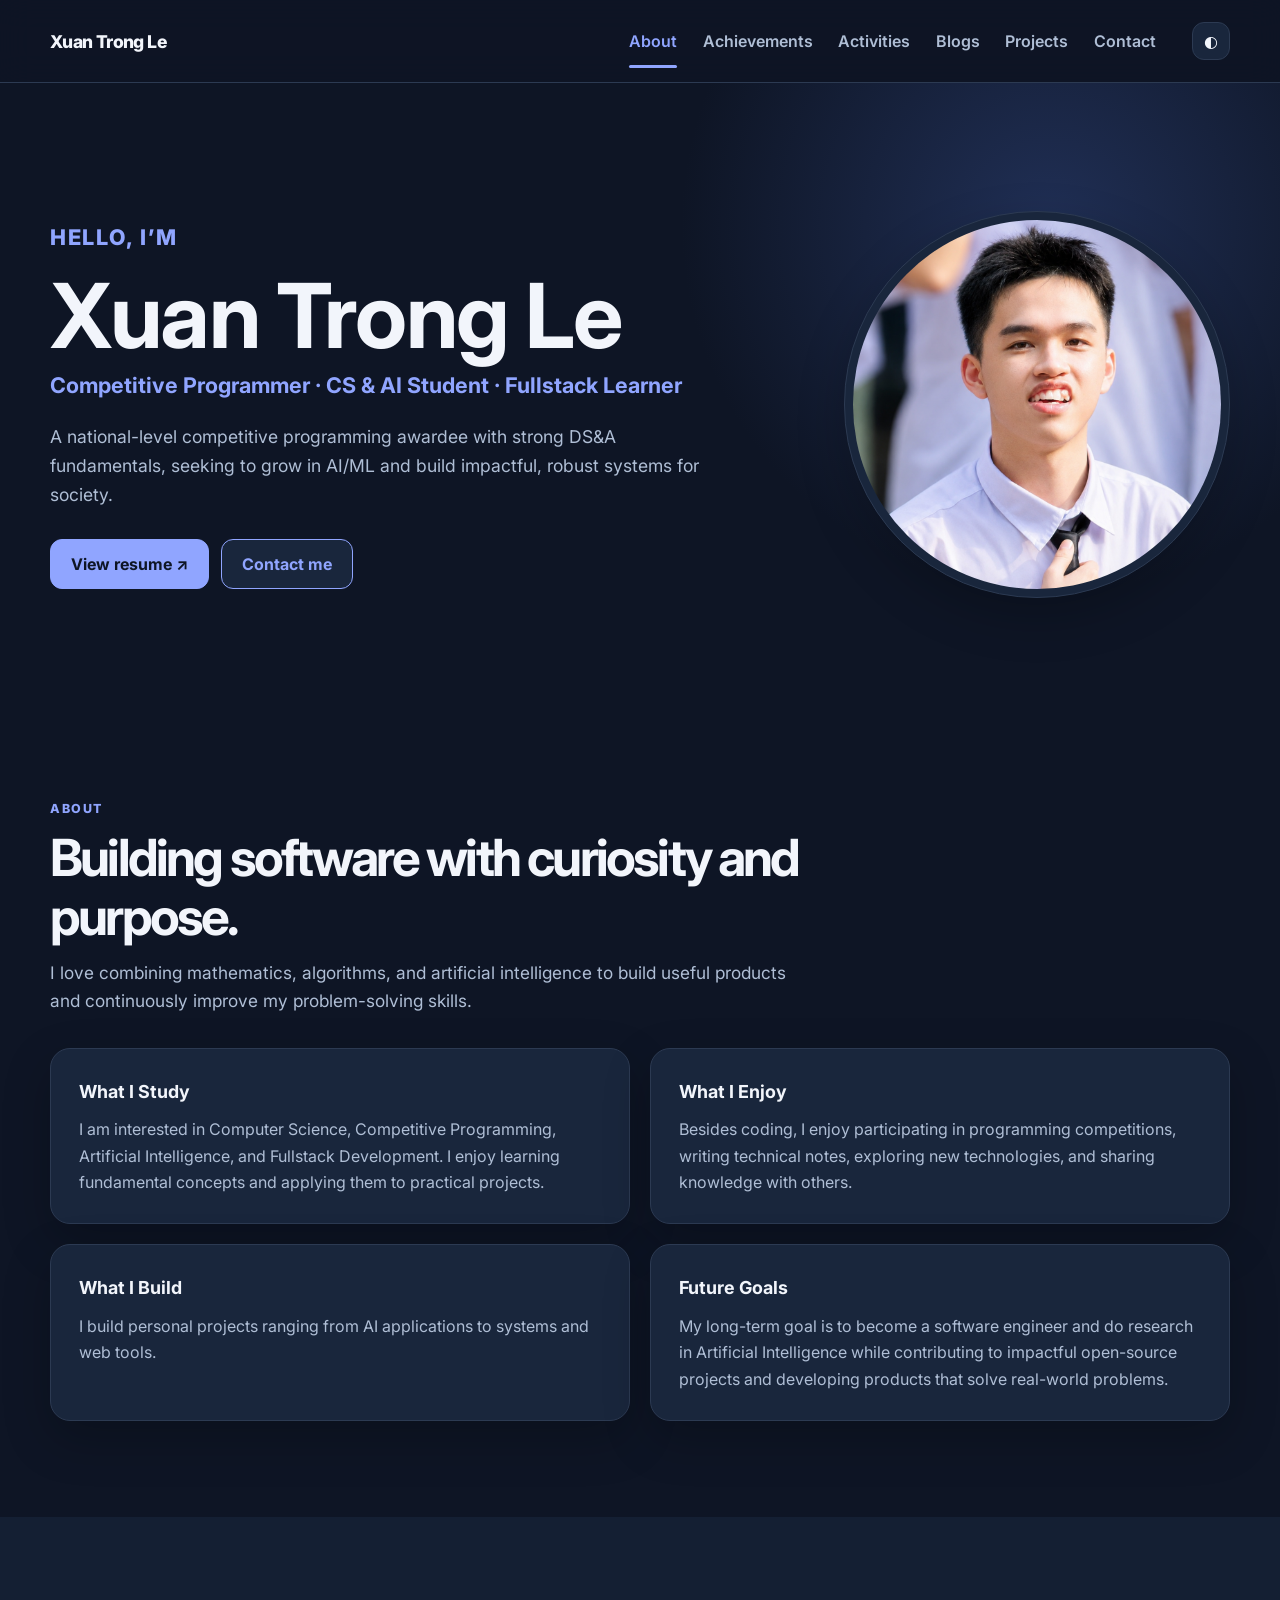
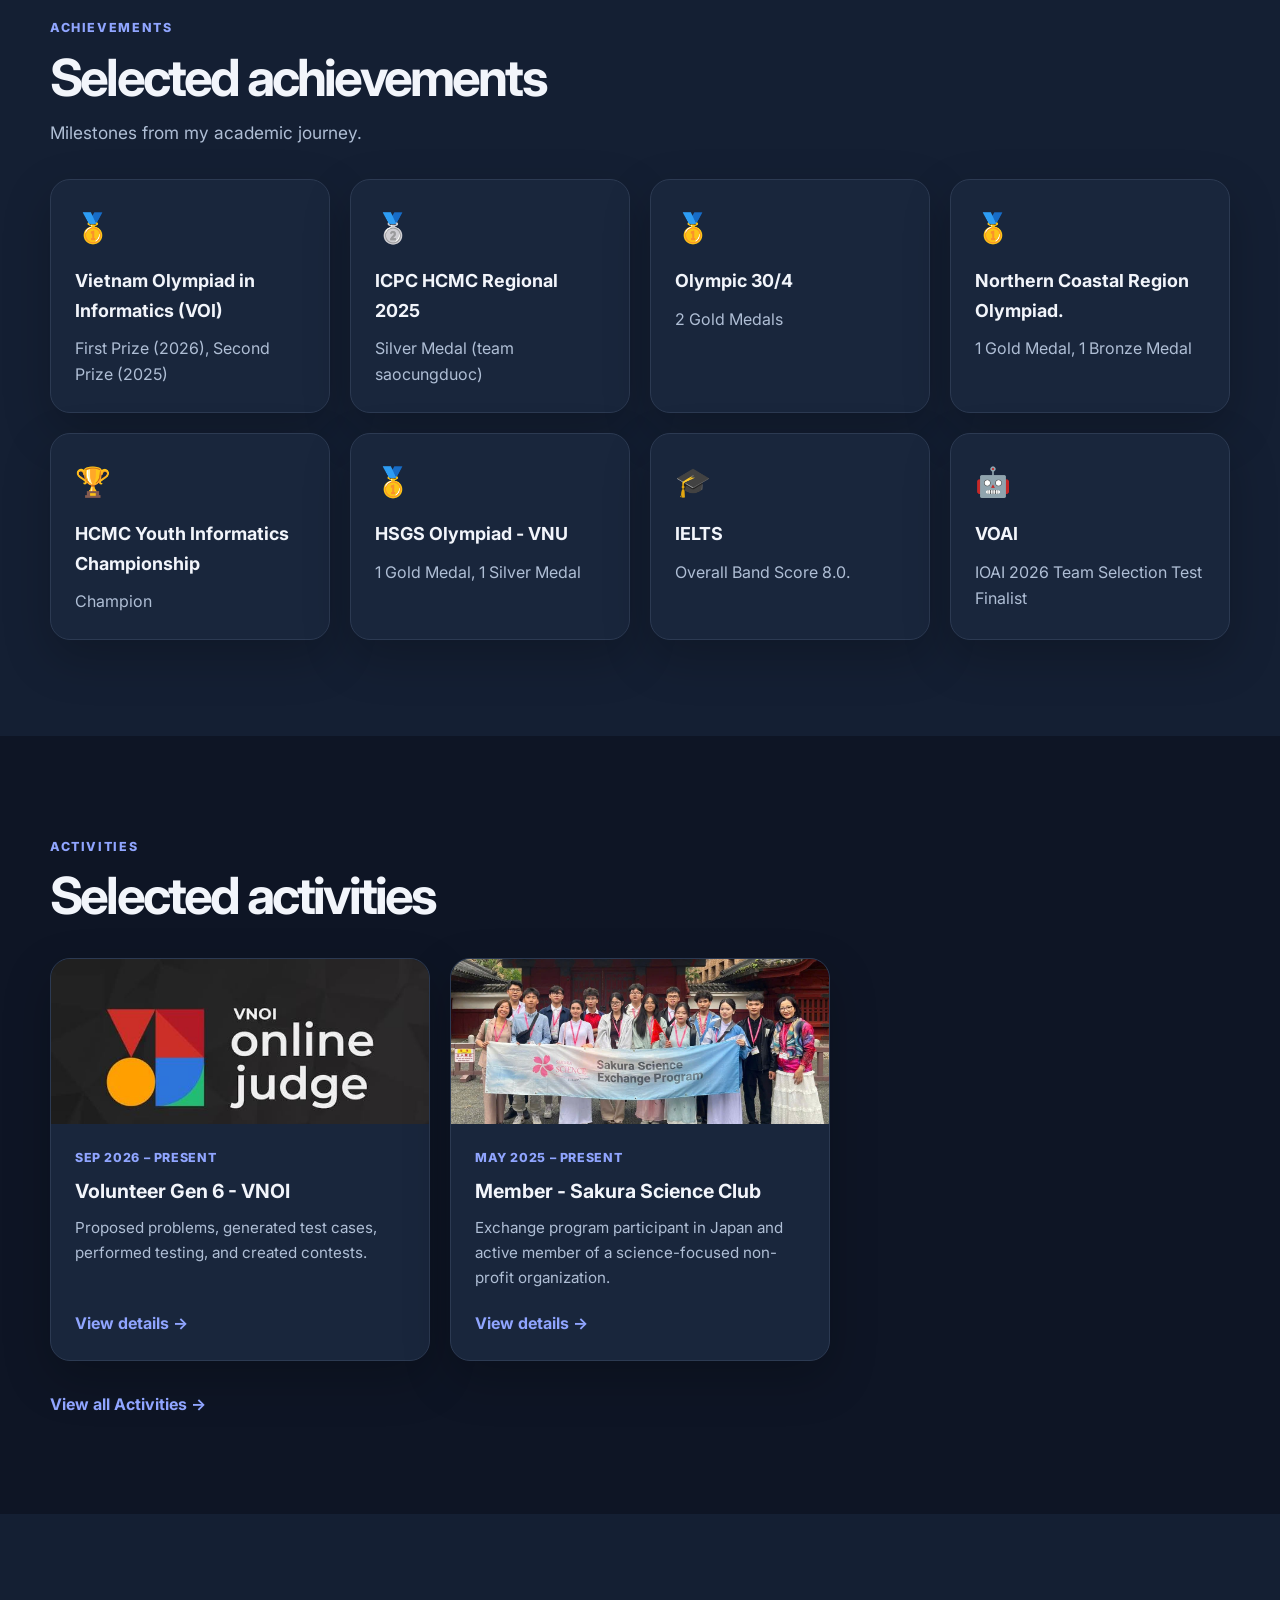
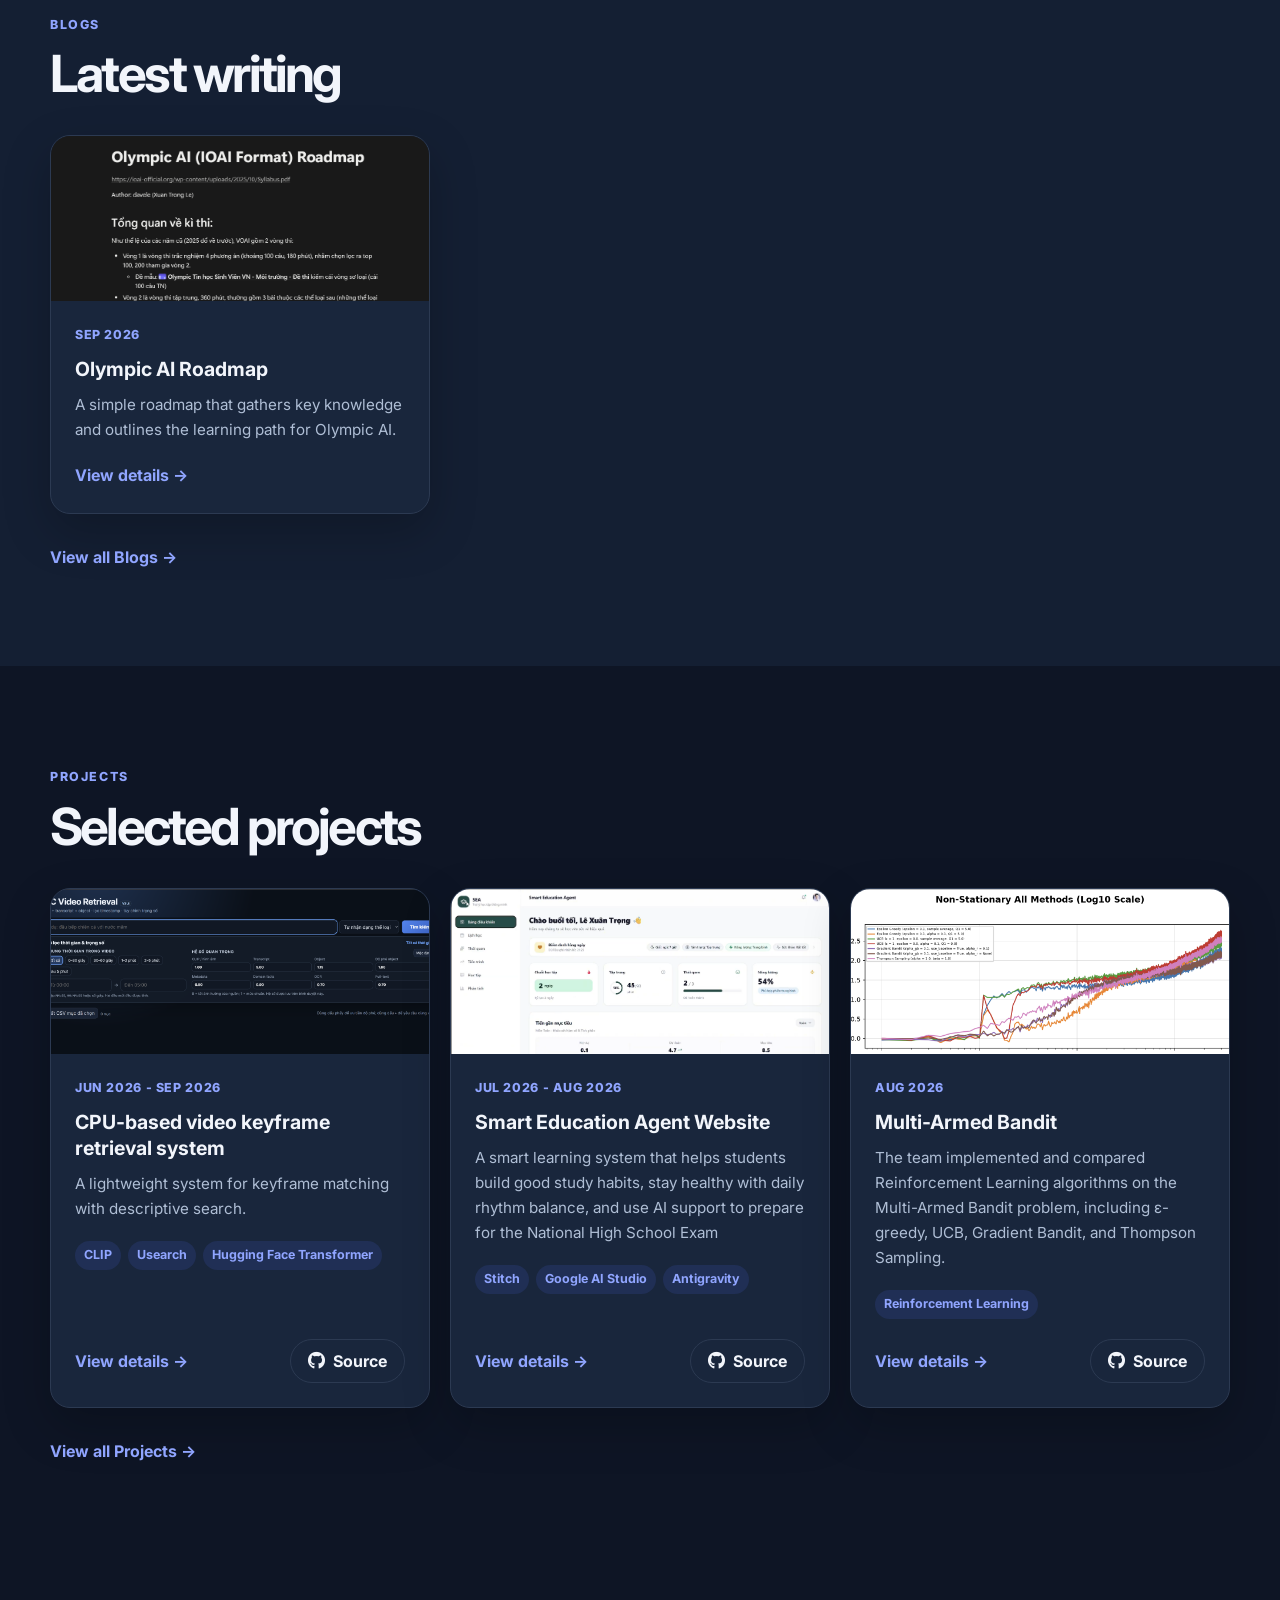
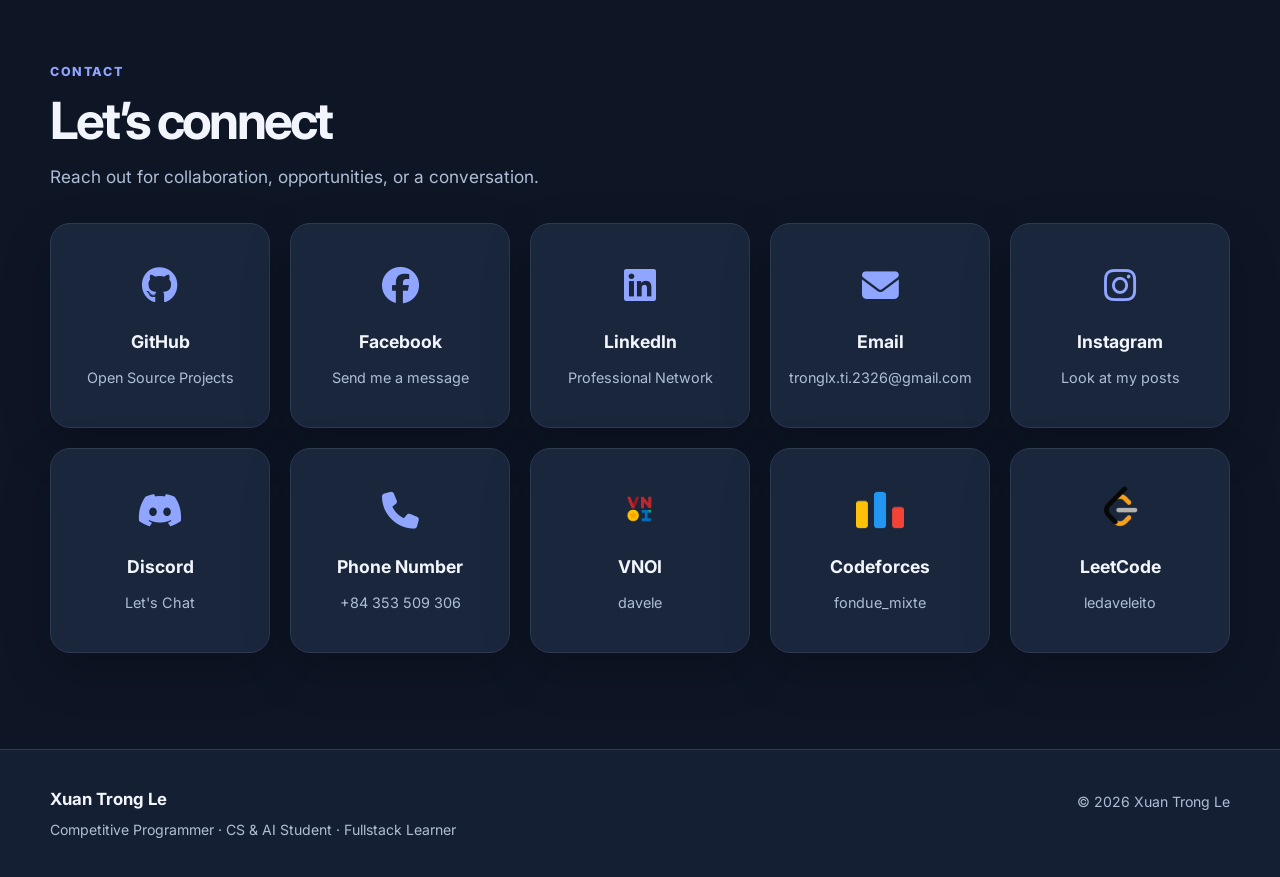
==== commit 6ba7e17a: "New Version of Website" ====
--- a/index.html
+++ b/index.html
@@ -1,1039 +1,21 @@
-<!DOCTYPE html>
+<!doctype html>
 <html lang="en">
-
 <head>
-    <!-- ========================================= -->
-    <!-- Basic Meta -->
-    <!-- ========================================= -->
-    <meta charset="UTF-8">
-    <meta name="viewport" content="width=device-width, initial-scale=1.0">
-
-    <title>Xuan Trong Le | Portfolio</title>
-
-    <meta name="description"
-        content="Personal portfolio of Xuan Trong Le - Competitive Programmer, AI Student, Fullstack Learner.">
-
-    <meta name="keywords"
-        content="portfolio, competitive programming, AI, fullstack learner, student">
-
-    <meta name="author" content="Xuan Trong Le">
-
-    <!-- ========================================= -->
-    <!-- Favicon -->
-    <!-- ========================================= -->
-    <link rel="icon" href="images/favicon.ico">
-
-    <!-- ========================================= -->
-    <!-- Google Font -->
-    <!-- ========================================= -->
-    <link rel="preconnect" href="https://fonts.googleapis.com">
-
-    <link rel="preconnect"
-        href="https://fonts.gstatic.com"
-        crossorigin>
-
-    <link href="https://fonts.googleapis.com/css2?family=Inter:wght@300;400;500;600;700;800&display=swap"
-        rel="stylesheet">
-
-    <!-- ========================================= -->
-    <!-- Font Awesome -->
-    <!-- ========================================= -->
-    <link rel="stylesheet"
-        href="https://cdnjs.cloudflare.com/ajax/libs/font-awesome/6.7.2/css/all.min.css">
-
-    <!-- ========================================= -->
-    <!-- Main CSS -->
-    <!-- ========================================= -->
-    <link rel="stylesheet" href="css/style.css">
+  <meta charset="utf-8">
+  <meta name="viewport" content="width=device-width, initial-scale=1">
+  <meta name="description" content="Personal portfolio of Xuan Trong Le.">
+  <meta name="author" content="Xuan Trong Le">
+  <title>Xuan Trong Le | Portfolio</title>
+  <link rel="icon" href="images/favicon.ico">
+  <link rel="preconnect" href="https://fonts.googleapis.com">
+  <link rel="preconnect" href="https://fonts.gstatic.com" crossorigin>
+  <link href="https://fonts.googleapis.com/css2?family=Inter:wght@400;500;600;700;800&display=swap" rel="stylesheet">
+  <link href="https://cdnjs.cloudflare.com/ajax/libs/font-awesome/6.7.2/css/all.min.css" rel="stylesheet">
+  <link rel="stylesheet" href="css/style.css">
+  <script src="js/script.js" defer></script>
 </head>
-
-<body>
-
-    <!-- ========================================= -->
-    <!-- Header -->
-    <!-- ========================================= -->
-
-    <header class="header">
-
-        <div class="container">
-
-            <nav class="navbar">
-
-                <!-- Logo -->
-                <a href="index.html" class="logo">
-                    Xuan Trong Le
-                </a>
-
-                <!-- Navigation -->
-
-                <ul class="nav-links">
-
-                    <li>
-                        <a href="#about">
-                            About
-                        </a>
-                    </li>
-
-                    <li>
-                        <a href="#achievements">
-                            Achievements
-                        </a>
-                    </li>
-
-                    <li>
-                        <a href="experience.html">
-                            Experience
-                        </a>
-                    </li>
-                    
-                    <li>
-                        <a href="blogs.html">
-                            Blogs
-                        </a>
-                    </li>
-
-                    <li>
-                        <a href="notes.html">
-                            Notes
-                        </a>
-                    </li>
-
-                    <li>
-                        <a href="projects.html">
-                            Projects
-                        </a>
-                    </li>
-
-                    <li>
-                        <a href="#contact">
-                            Contact
-                        </a>
-                    </li>
-
-                </ul>
-
-                <!-- Right Actions -->
-
-                <div class="nav-actions">
-
-                    <!-- Dark Mode -->
-
-                    <button id="theme-toggle"
-                        class="icon-button"
-                        aria-label="Toggle Theme">
-
-                        <i class="fa-solid fa-moon"></i>
-
-                    </button>
-
-                    <!-- Mobile Menu -->
-
-                    <button id="menu-toggle"
-                        class="icon-button mobile-menu-btn"
-                        aria-label="Open Menu">
-
-                        <i class="fa-solid fa-bars"></i>
-
-                    </button>
-
-                </div>
-
-            </nav>
-
-        </div>
-
-    </header>
-
-    <!-- ========================================= -->
-    <!-- Hero Section -->
-    <!-- ========================================= -->
-
-    <section class="hero">
-
-        <div class="container">
-
-            <div class="hero-content">
-
-                <!-- Left -->
-
-                <div class="hero-text">
-
-                    <span class="hero-tag">
-                        👋 Welcome to my portfolio
-                    </span>
-
-                    <h1>
-
-                        Hello, I'm
-
-                        <span class="highlight">
-                            Xuan Trong Le
-                        </span>
-
-                    </h1>
-
-                    <h2 class="hero-subtitle">
-
-                        Competitive Programmer
-
-                        <span>•</span>
-
-                        CS & AI Student
-
-                        <span>•</span>
-
-                        Fullstack Learner
-
-                    </h2>
-
-                    <p class="hero-description">
-
-                        A national-level competitive programming awardee with strong DS&A fundamentals, seeking to grow in AI/ML and build impactful, robust systems for society.
-
-                    </p>
-
-                    <div class="hero-buttons">
-
-                        <a href="resume.pdf"
-                            class="btn btn-primary"
-                            target="_blank">
-
-                            <i class="fa-solid fa-file-lines"></i>
-
-                            View Resume
-
-                        </a>
-
-                        <a href="#contact"
-                            class="btn btn-secondary">
-
-                            <i class="fa-solid fa-envelope"></i>
-
-                            Contact Me
-
-                        </a>
-
-                    </div>
-
-                    <!-- Quick Stats -->
-
-                    <div class="hero-stats">
-
-                        <div class="stat-card">
-
-                            <h3>1st</h3>
-
-                            <p>VOI</p>
-
-                        </div>
-
-                        <div class="stat-card">
-
-                            <h3>8.0</h3>
-
-                            <p>IELTS</p>
-
-                        </div>
-
-                        <div class="stat-card">
-
-                            <h3>2x</h3>
-
-                            <p>TST</p>
-
-                        </div>
-
-                    </div>
-
-                </div>
-
-                <!-- Right -->
-
-                <div class="hero-image">
-
-                    <div class="avatar-wrapper">
-
-                        <img src="images/avatar.png"
-                            alt="Xuan Trong Le">
-
-                    </div>
-
-                </div>
-
-            </div>
-
-        </div>
-
-    </section>
-
-    <!-- ========================================= -->
-    <!-- About Section -->
-    <!-- ========================================= -->
-
-    <section id="about" class="section">
-        <div class="container">
-
-            <!-- ========================================= -->
-            <!-- Section Header -->
-            <!-- ========================================= -->
-
-            <div class="section-header">
-
-                <span class="section-tag">
-                    About Me
-                </span>
-
-                <h2 class="section-title">
-                    Building software with curiosity and purpose.
-                </h2>
-
-                <p class="section-description">
-                    I love combining mathematics, algorithms, and artificial
-                    intelligence to build useful products and continuously
-                    improve my problem-solving skills.
-                </p>
-
-            </div>
-
-            <!-- ========================================= -->
-            <!-- About Content -->
-            <!-- ========================================= -->
-
-            <div class="about-grid">
-
-                <div class="about-card">
-
-                    <h3>What I Study</h3>
-
-                    <p>
-                        I am interested in Computer Science,
-                        Competitive Programming,
-                        Artificial Intelligence,
-                        and Fullstack Development.
-                        I enjoy learning fundamental concepts and
-                        applying them to practical projects.
-                    </p>
-
-                </div>
-
-                <div class="about-card">
-
-                    <h3>What I Enjoy</h3>
-
-                    <p>
-                        Besides coding, I enjoy participating in programming
-                        competitions, writing technical notes, exploring new
-                        technologies, and sharing knowledge with others.
-                    </p>
-
-                </div>
-
-                <div class="about-card">
-
-                    <h3>What I Build</h3>
-
-                    <p>
-                        I build personal projects ranging from AI applications
-                        to systems and web tools, aiming on
-                        writing clean, maintainable, and efficient code.
-                    </p>
-
-                </div>
-
-                <div class="about-card">
-
-                    <h3>Future Goals</h3>
-
-                    <p>
-                        My long-term goal is to become a software engineer
-                        and do research in Artificial Intelligence while
-                        contributing to impactful open-source projects and
-                        developing products that solve real-world problems.
-                    </p>
-
-                </div>
-
-            </div>
-
-        </div>
-
-    </section>
-
-    <!-- ========================================= -->
-    <!-- Achievements -->
-    <!-- ========================================= -->
-
-    <section id="achievements" class="section section-alt">
-
-        <div class="container">
-
-            <div class="section-header">
-
-                <span class="section-tag">
-                    Resume
-                </span>
-
-                <h2 class="section-title">
-                    Selected Achievements
-                </h2>
-
-                <p class="section-description">
-                    A few milestones that represent my academic journey
-                    and passion for computer science.
-                </p>
-
-            </div>
-
-            <div class="achievement-grid">
-
-                <article class="achievement-card">
-
-                    <div class="achievement-icon">
-                        🥇
-                    </div>
-
-                    <h3>
-                        Vietnam Olympiad in Informatics (VOI)
-                    </h3>
-
-                    <p>
-                        First Prize (2026), Second Prize (2025)
-                    </p>
-
-                </article>
-                <article class="achievement-card">
-
-                    <div class="achievement-icon">
-                        🥈
-                    </div>
-
-                    <h3>
-                        ICPC HCMC Regional 2025
-                    </h3>
-
-                    <p>
-                        Silver Medal (team saocungduoc)
-                    </p>
-
-                </article>
-
-                <article class="achievement-card">
-
-                    <div class="achievement-icon">
-                        🥇
-                    </div>
-
-                    <h3>
-                        Olympic 30/4
-                    </h3>
-
-                    <p>
-                        2 Gold Medals
-                    </p>
-
-                </article>
-
-                <article class="achievement-card">
-
-                    <div class="achievement-icon">
-                        🥇
-                    </div>
-
-                    <h3>
-                        Northern Coastal Region Olympiad.
-                    </h3>
-
-                    <p>
-                        1 Gold Medal, 1 Bronze Medal
-                    </p>
-
-                </article>
-
-                <article class="achievement-card">
-
-                    <div class="achievement-icon">
-                        🏆
-                    </div>
-
-                    <h3>
-                        HCMC Youth Informatics Championship
-                    </h3>
-
-                    <p>
-                        Champion
-                    </p>
-
-                </article>
-
-                <article class="achievement-card">
-
-                    <div class="achievement-icon">
-                        🥇
-                    </div>
-
-                    <h3>
-                        HSGS Olympiad - VNU
-                    </h3>
-
-                    <p>
-                        1 Gold Medal, 1 Silver Medal
-                    </p>
-
-                </article>
-
-                <article class="achievement-card">
-
-                    <div class="achievement-icon">
-                        🎓
-                    </div>
-
-                    <h3>
-                        IELTS
-                    </h3>
-
-                    <p>
-                        Overall Band Score 8.0.
-                    </p>
-
-                </article>
-
-                <article class="achievement-card">
-
-                    <div class="achievement-icon">
-                        🤖
-                    </div>
-
-                    <h3>
-                        VOAI
-                    </h3>
-
-                    <p>
-                        IOAI 2026 Team Selection Test Finalist
-                    </p>
-
-                </article>
-
-            </div>
-
-        </div>
-
-    </section>
-    <!-- ========================================= -->
-<!-- Work Experience -->
-<!-- ========================================= -->
-
-<section class="section section-alt">
-
-    <div class="container">
-
-        <div class="section-header">
-
-            <span class="section-tag">
-                Experience
-            </span>
-
-            <h2 class="section-title">
-                Work Experience
-            </h2>
-
-            <p class="section-description">
-                Organizations, clubs, internships, research projects,
-                teaching, volunteering, and leadership experiences
-                throughout my journey.
-            </p>
-
-        </div>
-
-        <div class="card-grid">
-
-            <!-- Experience 1 -->
-
-            <article class="blog-card">
-
-                <img src="images/experience/exp1.jpg"
-                     alt="Sakura">
-
-                <div class="card-content">
-
-                    <span class="card-date">
-                        2025
-                    </span>
-
-                    <h3>
-                        Sakura Science Exchange Program 2025
-                    </h3>
-
-                    <p>
-                        Chosen as one of the 15 students to represent Vietnam in a research exchange program in Japan.
-                    </p>
-
-                    <a href="experience.html"
-                       class="text-link">
-
-                        Learn More →
-
-                    </a>
-
-                </div>
-
-            </article>
-
-            <!-- Experience 2 -->
-
-            <article class="blog-card">
-
-                <img src="images/experience/exp2.jpg"
-                     alt="STEM-ROBOCON">
-
-                <div class="card-content">
-
-                    <span class="card-date">
-                        2023-2025
-                    </span>
-
-                    <h3>
-                        Hung Vuong STEM-Robocon Club
-                    </h3>
-
-                    <p>
-                        Member of the robotics club, participating in competitions and building robot, bridge prototype, ...
-                    </p>
-
-                    <a href="experience.html"
-                       class="text-link">
-
-                        Learn More →
-
-                    </a>
-
-                </div>
-
-            </article>
-
-            <!-- Experience 3 -->
-
-            <article class="blog-card">
-
-                <img src="images/experience/exp3.jpg"
-                     alt="uab">
-
-                <div class="card-content">
-
-                    <span class="card-date">
-                        2024
-                    </span>
-
-                    <h3>
-                        UIT Algo Bootcamp 2026
-                    </h3>
-
-                    <p>
-                        Participated in a week-long IT bootcamp, learning CTF, game development, AI agents, and vibe coding.
-                    </p>
-
-                    <a href="experience.html"
-                       class="text-link">
-
-                        Learn More →
-
-                    </a>
-
-                </div>
-
-            </article>
-
-        </div>
-
-        <div class="section-action">
-
-            <a href="experience.html"
-               class="btn btn-secondary">
-
-                View All Experience
-
-            </a>
-
-        </div>
-
-    </div>
-
-</section>
-    <!-- ========================================= -->
-    <!-- Projects -->
-    <!-- ========================================= -->
-
-    <section class="section">
-
-        <div class="container">
-
-            <div class="section-header">
-
-                <span class="section-tag">
-                    Projects
-                </span>
-
-                <h2 class="section-title">
-                    Latest Projects
-                </h2>
-
-                <p class="section-description">
-                    Hands on projects in different fields.
-                </p>
-
-            </div>
-
-            <div class="card-grid">
-
-                <article class="blog-card">
-
-                    <img src="images/projects/project1.jpg"
-                        alt="Blog Cover">
-
-                    <div class="card-content">
-
-                        <span class="card-date">
-                            Starts from July 2026
-                        </span>
-
-                        <h3>
-                            Video Searching System with AI
-                        </h3>
-
-                        <p>
-                            Participated in HCMC AI Challenge 2026, building a video searching system using AI techniques.
-                        </p>
-
-                        <a href="projects.html"
-                            class="text-link">
-
-                            Read More
-                            →
-
-                        </a>
-
-                    </div>
-
-                </article>
-
-                <article class="blog-card">
-
-                    <img src="images/projects/project1.jpg"
-                        alt="Blog Cover">
-
-                    <div class="card-content">
-
-                        <span class="card-date">
-                            Starts from July 2026
-                        </span>
-
-                        <h3>
-                            Automative AI System
-                        </h3>
-
-                        <p>
-                            Participated in a research project on building an AI system for automative applications, focusing on object detection and path planning.
-                        </p>
-
-                        <a href="projects.html"
-                            class="text-link">
-
-                            Read More
-                            →
-
-                        </a>
-
-                    </div>
-
-                </article>
-
-                <article class="blog-card">
-
-                    <img src="images/projects/project3.jpg"
-                        alt="Blog Cover">
-
-                    <div class="card-content">
-
-                        <span class="card-date">
-                            May 2026
-                        </span>
-
-                        <h3>
-                            Simple Grading System
-                        </h3>
-
-                        <p>
-                            Developed a simple grading system for my teacher to grade students' assignments and exams, focusing on simplicity and efficiency.
-                        </p>
-
-                        <a href="projects.html"
-                            class="text-link">
-
-                            Read More
-                            →
-
-                        </a>
-
-                    </div>
-
-                </article>
-
-            </div>
-
-            <div class="section-action">
-
-                <a href="projects.html"
-                    class="btn btn-secondary">
-
-                    View All Projects
-
-                </a>
-
-            </div>
-
-        </div>
-
-    </section>
-
-    
-
-    <!-- ========================================= -->
-    <!-- Contact -->
-    <!-- ========================================= -->
-
-    <section id="contact" class="section">
-        <div class="container">
-
-            <!-- ========================================= -->
-            <!-- Section Header -->
-            <!-- ========================================= -->
-
-            <div class="section-header">
-
-                <span class="section-tag">
-                    Contact
-                </span>
-
-                <h2 class="section-title">
-                    Let's Connect
-                </h2>
-
-                <p class="section-description">
-                    Feel free to reach out for collaboration, opportunities,
-                    project discussions, or simply to say hello.
-                </p>
-
-            </div>
-
-            <!-- ========================================= -->
-            <!-- Contact Cards -->
-            <!-- ========================================= -->
-
-            <div class="contact-grid">
-
-                <a href="https://github.com/ledaveleito"
-                    target="_blank"
-                    class="contact-card">
-
-                    <i class="fa-brands fa-github"></i>
-
-                    <h3>GitHub</h3>
-
-                    <p>Open Source Projects</p>
-
-                </a>
-
-                <a href="https://www.facebook.com/le.dave.319"
-                    target="_blank"
-                    class="contact-card">
-
-                    <i class="fa-brands fa-facebook"></i>
-
-                    <h3>Facebook</h3>
-
-                    <p>Send me a message</p>
-
-                </a>
-
-                <a href="https://www.linkedin.com/in/xuan-trong-le-2049713a2/"
-                    target="_blank"
-                    class="contact-card">
-
-                    <i class="fa-brands fa-linkedin"></i>
-
-                    <h3>LinkedIn</h3>
-
-                    <p>Professional Network</p>
-
-                </a>
-
-                <a href="mailto:tronglx.ti.2326@gmail.com"
-                    class="contact-card">
-
-                    <i class="fa-solid fa-envelope"></i>
-
-                    <h3>Email</h3>
-
-                    <p>tronglx.ti.2326@gmail.com</p>
-
-                </a>
-
-                <a href="https://www.instagram.com/ledaveleito/"
-                    target="_blank"
-                    class="contact-card">
-
-                    <i class="fa-brands fa-instagram"></i>
-
-                    <h3>Instagram</h3>
-
-                    <p>Look at my posts</p>
-
-                </a>
-
-
-                <a href="https://discordapp.com/users/114079353999169951"
-                    target="_blank"
-                    class="contact-card">
-
-                    <i class="fa-brands fa-discord"></i>
-
-                    <h3>Discord</h3>
-
-                    <p>Let's Chat</p>
-
-                </a>
-
-                <a href="tel:0353509306" 
-                target="_blank" 
-                class="contact-card">
-
-                    <i class="fa-solid fa-phone"></i>
-
-                    <h3>Phone Number</h3>
-
-                    <p>+84 353 509 306</p>
-
-                </a>
-                
-                <a href="https://oj.vnoi.info/user/davele"
-                target="_blank"
-                class="contact-card">
-
-                    <img src="images/icons/vnoi.png"
-                        alt="VNOI Logo"
-                        class="contact-icon">
-
-                    <h3>VNOI</h3>
-
-                    <p>davele</p>
-
-                </a>
-
-                <a href="https://codeforces.com/profile/fondue_mixte"
-                target="_blank"
-                class="contact-card">
-
-                    <img src="images/icons/codeforces.png"
-                        alt="codeforces Logo"
-                        class="contact-icon">
-
-                    <h3>Codeforces</h3>
-
-                    <p>fondue_mixte</p>
-
-                </a>
-                <a href="https://leetcode.com/u/ledaveleito/"
-                target="_blank"
-                class="contact-card">
-
-                    <img src="images/icons/leetcode.png"
-                        alt="LeetCode Logo"
-                        class="contact-icon">
-
-                    <h3>LeetCode</h3>
-
-                    <p>ledaveleito</p>
-
-                </a>
-            </div>
-
-        </div>
-
-    </section>
-
-    <!-- ========================================= -->
-    <!-- Footer -->
-    <!-- ========================================= -->
-
-    <footer class="footer">
-
-        <div class="container">
-
-            <div class="footer-content">
-
-                <div class="footer-left">
-
-                    <h3>
-                        Xuan Trong Le
-                    </h3>
-
-                    <p>
-                        Competitive Programmer • AI Student • Fullstack Learner
-                    </p>
-
-                </div>
-
-                <div class="footer-right">
-
-                    <p>
-
-                        © 2026 Xuan Trong Le.
-
-                        All rights reserved.
-
-                    </p>
-
-                    <p>
-
-                        Built with
-                        HTML,
-                        CSS &
-                        JavaScript.
-
-                    </p>
-
-                    <p>
-
-                        Hosted on
-                        GitHub Pages.
-
-                    </p>
-
-                </div>
-
-            </div>
-
-        </div>
-
-    </footer>
-
-    <!-- ========================================= -->
-    <!-- Back To Top -->
-    <!-- ========================================= -->
-
-    <button id="backToTop"
-        class="back-to-top"
-        aria-label="Back to top">
-
-        <i class="fa-solid fa-arrow-up"></i>
-
-    </button>
-
-    <!-- ========================================= -->
-    <!-- JavaScript -->
-    <!-- ========================================= -->
-
-    <script src="js/script.js"></script>
-
+<body data-page="home">
+  <main id="app"></main>
+  <noscript>This portfolio needs JavaScript to display content from data/content.json.</noscript>
 </body>
-
-</html>+</html>
--- a/css/style.css
+++ b/css/style.css
@@ -1,3956 +1,164 @@
-/*==================================================
-    PERSONAL PORTFOLIO WEBSITE
-    File: css/style.css
-    Part 1/8
-
-    Contents
-
-    1. Google Font
-    2. CSS Reset
-    3. CSS Variables
-    4. Dark Theme Variables
-    5. Base Styles
-    6. Typography
-    7. Layout
-    8. Utility Classes
-==================================================*/
-
-
-/*==================================================
-1. GOOGLE FONT
-==================================================*/
-
-@import url("https://fonts.googleapis.com/css2?family=Inter:wght@100..900&display=swap");
-
-
-/*==================================================
-2. CSS RESET
-==================================================*/
-
-*,
-*::before,
-*::after{
-    margin:0;
-    padding:0;
-    box-sizing:border-box;
+:root {
+  color-scheme: dark;
+  --background: #0e1525;
+  --surface: #141f33;
+  --card: #19263c;
+  --text: #f2f5fb;
+  --muted: #afbed5;
+  --border: #2c3a52;
+  --accent: #90a5ff;
+  --accent-strong: #b6c3ff;
+  --accent-soft: #202f55;
+  --shadow: 0 18px 48px rgba(0, 0, 0, .22);
 }
-
-html{
-    scroll-behavior:smooth;
-    scroll-padding-top:90px;
+:root.light {
+  color-scheme: light;
+  --background: #ffffff;
+  --surface: #f7f9fd;
+  --card: #ffffff;
+  --text: #17213a;
+  --muted: #667085;
+  --border: #e6eaf2;
+  --accent: #4667e8;
+  --accent-strong: #3453d3;
+  --accent-soft: #edf1ff;
+  --shadow: 0 18px 48px rgba(34, 54, 103, .08);
 }
-
-body{
-    min-height:100vh;
+* { box-sizing: border-box; }
+html { scroll-behavior: smooth; scroll-padding-top: 100px; }
+body { margin: 0; background: var(--background); color: var(--text); font-family: Inter, system-ui, sans-serif; line-height: 1.65; }
+a { color: inherit; text-decoration: none; }
+button { font: inherit; cursor: pointer; }
+img { display: block; max-width: 100%; }
+.container { width: min(1180px, calc(100% - 48px)); margin-inline: auto; }
+.site-header { position: sticky; z-index: 20; top: 0; border-bottom: 1px solid var(--border); background: color-mix(in srgb, var(--background) 93%, transparent); backdrop-filter: blur(16px); }
+.header-inner { min-height: 82px; display: flex; align-items: center; gap: 28px; }
+.logo { flex: 0 0 auto; color: var(--text); font-weight: 800; font-size: 1.1rem; letter-spacing: -.035em; }
+.site-nav { display: flex; justify-content: center; align-items: center; gap: clamp(12px, 2vw, 30px); margin-left: auto; }
+.site-nav a { position: relative; padding: 28px 0; color: var(--muted); font-weight: 600; white-space: nowrap; transition: color .2s; }
+.site-nav a:hover, .site-nav a[aria-current="page"] { color: var(--accent); }
+.site-nav a[aria-current="page"]::after { position: absolute; content: ""; height: 3px; inset: auto 0 14px; border-radius: 5px; background: var(--accent); }
+.header-actions { display: flex; gap: 8px; margin-left: 8px; }
+.icon-button { width: 38px; height: 38px; border: 1px solid var(--border); border-radius: 12px; background: var(--card); color: var(--text); }
+.icon-button:hover { border-color: var(--accent); color: var(--accent); }
+.menu-button { display: none; }
+.hero { --hero-label-size: clamp(1.05rem, 2vw, 1.35rem); overflow: hidden; padding: clamp(84px, 10vw, 145px) 0 100px; background: radial-gradient(circle at 82% 23%, var(--accent-soft), transparent 32%), var(--background); }
+.hero-inner { display: grid; grid-template-columns: minmax(0, 1.3fr) minmax(260px, .7fr); align-items: center; gap: clamp(36px, 6vw, 100px); }
+.eyebrow { display: inline-block; color: var(--accent); font-size: .78rem; font-weight: 800; letter-spacing: .13em; text-transform: uppercase; }
+.hero .eyebrow { font-size: var(--hero-label-size); letter-spacing: .08em; }
+h1, h2, h3, p { margin-top: 0; }
+.hero h1 { margin: 14px 0 6px; font-size: clamp(3.4rem, 7vw, 6.4rem); letter-spacing: -.02em; line-height: 1.04; }
+.hero-tagline { margin: 0 0 18px; color: var(--accent); font-size: var(--hero-label-size); font-weight: 700; }
+.hero-intro { max-width: 650px; color: var(--muted); font-size: 1.1rem; }
+.button-row { display: flex; flex-wrap: wrap; gap: 12px; margin: 30px 0 0; }
+.button { display: inline-flex; align-items: center; justify-content: center; min-height: 48px; padding: 11px 20px; border: 1px solid var(--accent); border-radius: 12px; font-weight: 700; transition: transform .2s, background .2s; }
+.button:hover { transform: translateY(-2px); }
+.button-primary { background: var(--accent); color: #0e1525; }
+:root.light .button-primary { color: #fff; }
+.button-primary:hover { background: var(--accent-strong); }
+.button-secondary { background: var(--card); color: var(--accent); }
+.avatar-frame { width: min(100%, 390px); aspect-ratio: 1; margin-inline: auto; padding: 8px; overflow: hidden; border: 1px solid var(--border); border-radius: 50%; background: var(--card); box-shadow: var(--shadow); }
+.avatar-frame img { width: 100%; height: 100%; object-fit: cover; border-radius: 50%; }
+.section { padding: 96px 0; }
+.section-muted { background: var(--surface); }
+.section-heading { max-width: 760px; margin-bottom: 32px; }
+.section-heading h2 { margin: 8px 0 12px; font-size: clamp(2.1rem, 4vw, 3.2rem); letter-spacing: -.055em; line-height: 1.16; }
+.section-heading p { margin: 0; color: var(--muted); font-size: 1.08rem; }
+.about-grid, .award-grid, .card-grid, .contact-grid { display: grid; gap: 20px; }
+.about-grid { grid-template-columns: repeat(2, minmax(0, 1fr)); }
+.info-card, .award-card, .content-card, .contact-card { border: 1px solid var(--border); border-radius: 20px; background: var(--card); box-shadow: var(--shadow); }
+.info-card { padding: 28px; }
+.info-card h3, .award-card h3 { margin: 0 0 10px; font-size: 1.12rem; }
+.info-card p, .award-card p { margin: 0; color: var(--muted); }
+.award-grid { grid-template-columns: repeat(4, minmax(0, 1fr)); }
+.award-card { padding: 24px; }
+.award-icon { display: block; margin-bottom: 14px; font-size: 1.8rem; }
+.card-grid { grid-template-columns: repeat(3, minmax(0, 1fr)); }
+.content-card { min-width: 0; overflow: hidden; display: flex; flex-direction: column; transition: transform .2s, box-shadow .2s; }
+.content-card:hover { transform: translateY(-4px); box-shadow: 0 22px 52px rgba(34, 54, 103, .15); }
+.card-visual { display: grid; place-items: center; height: 165px; overflow: hidden; background: linear-gradient(135deg, var(--accent-soft), var(--surface)); color: var(--accent); }
+.card-visual img { width: 100%; height: 100%; object-fit: cover; }
+.card-visual span { font-size: 4rem; font-weight: 800; opacity: .55; }
+.card-body { display: flex; flex: 1; flex-direction: column; align-items: flex-start; padding: 24px; }
+.card-meta { margin-bottom: 10px; color: var(--accent); font-size: .78rem; font-weight: 800; letter-spacing: .05em; text-transform: uppercase; }
+.card-body h3 { margin: 0 0 10px; font-size: 1.22rem; line-height: 1.35; }
+.card-body p { margin: 0 0 20px; color: var(--muted); font-size: .95rem; }
+.text-link, .section-link, .back-link, .article-link { color: var(--accent); font-weight: 700; }
+.text-link { margin-top: auto; }
+.text-link:hover, .section-link:hover, .back-link:hover, .article-link:hover { text-decoration: underline; text-underline-offset: 4px; }
+.project-actions { display: flex; align-items: center; justify-content: space-between; flex-wrap: wrap; gap: 12px; width: 100%; margin-top: auto; }
+.project-actions .text-link { margin-top: 0; }
+.source-link { display: inline-flex; align-items: center; justify-content: center; gap: 8px; min-height: 42px; padding: 8px 17px; border: 1px solid var(--border); border-radius: 999px; background: var(--card); color: var(--text); font-weight: 700; transition: border-color .2s, color .2s, transform .2s; }
+.source-link:hover { border-color: var(--accent); color: var(--accent); transform: translateY(-2px); }
+.source-link i { font-size: 1.1rem; }
+.article-shell > .source-link { margin-top: 8px; }
+.section-link { display: inline-block; margin-top: 30px; }
+.tags { display: flex; flex-wrap: wrap; gap: 7px; margin: 0 0 20px; }
+.tags span { padding: 4px 9px; border-radius: 999px; background: var(--accent-soft); color: var(--accent); font-size: .78rem; font-weight: 700; }
+.contact-grid { grid-template-columns: repeat(5, minmax(0, 1fr)); }
+.contact-card { min-height: 205px; padding: 26px 16px; display: flex; flex-direction: column; align-items: center; justify-content: center; text-align: center; transition: border-color .2s, transform .2s; }
+.contact-card:hover { border-color: var(--accent); transform: translateY(-3px); }
+.contact-icon { width: 48px; height: 48px; display: grid; place-items: center; margin-bottom: 18px; color: var(--accent); }
+.contact-icon i { font-size: 2.3rem; line-height: 1; }
+.contact-icon img { width: 100%; height: 100%; object-fit: contain; }
+.contact-card strong, .contact-card span { display: block; }
+.contact-card strong { margin-bottom: 10px; font-size: 1.1rem; }
+.contact-card span { color: var(--muted); font-size: .9rem; overflow-wrap: anywhere; }
+.listing-section { min-height: calc(100vh - 230px); padding-top: 86px; }
+.article-page { min-height: calc(100vh - 230px); padding: 70px 0 110px; }
+.article-shell { max-width: 820px; }
+.back-link { display: block; width: fit-content; margin-bottom: 46px; }
+.article-shell > .eyebrow { display: block; }
+.article-page h1 { margin: 10px 0 14px; font-size: clamp(2.6rem, 6vw, 4.7rem); line-height: 1.1; letter-spacing: -.065em; }
+.article-summary { color: var(--muted); font-size: 1.2rem; }
+.article-body { margin-top: 48px; padding-top: 36px; border-top: 1px solid var(--border); font-size: 1.08rem; }
+.article-body p, .article-body ul, .article-body ol { margin: 0 0 24px; }
+.article-body h2 { margin: 36px 0 12px; font-size: 1.65rem; letter-spacing: -.035em; }
+.article-body ul, .article-body ol { padding-left: 25px; }
+.article-body li { margin-bottom: 7px; }
+.article-body blockquote { margin: 28px 0; padding: 5px 0 5px 22px; border-left: 4px solid var(--accent); color: var(--muted); }
+.article-body pre { overflow-x: auto; padding: 20px; border-radius: 14px; background: #182237; color: #f8fafc; font-size: .9rem; }
+.article-body figure { margin: 30px 0; }
+.article-body figure img { border-radius: 14px; }
+.article-body figcaption { margin-top: 8px; color: var(--muted); font-size: .88rem; }
+.article-link { display: inline-block; margin-bottom: 24px; }
+.site-footer { border-top: 1px solid var(--border); padding: 36px 0; background: var(--surface); }
+.footer-inner { display: flex; justify-content: space-between; gap: 20px; }
+.footer-inner strong { font-size: 1.05rem; }
+.footer-inner p { margin: 4px 0 0; color: var(--muted); font-size: .88rem; }
+.empty-state, .load-error { padding: 24px; color: var(--muted); }
+.load-error { max-width: 760px; margin: 80px auto; border: 1px solid var(--border); border-radius: 12px; }
+@media (max-width: 1060px) {
+  .header-inner { gap: 15px; }
+  .site-nav { gap: 13px; }
+  .site-nav a { font-size: .88rem; }
+  .award-grid { grid-template-columns: repeat(2, minmax(0, 1fr)); }
+  .contact-grid { grid-template-columns: repeat(3, minmax(0, 1fr)); }
 }
-
-img,
-picture,
-svg,
-video,
-canvas{
-    display:block;
-    max-width:100%;
+@media (max-width: 760px) {
+  .container { width: min(100% - 32px, 1180px); }
+  .header-inner { min-height: 68px; }
+  .site-nav { display: none; position: absolute; top: 68px; left: 0; right: 0; padding: 14px 20px 22px; border-bottom: 1px solid var(--border); background: var(--background); box-shadow: var(--shadow); }
+  .site-nav.open { display: grid; gap: 0; }
+  .site-nav a { padding: 10px 0; font-size: 1rem; }
+  .site-nav a[aria-current="page"]::after { display: none; }
+  .header-actions { margin-left: auto; }
+  .menu-button { display: block; }
+  .hero { padding: 65px 0; }
+  .hero-inner { grid-template-columns: 1fr; }
+  .avatar-frame { max-width: 300px; grid-row: 1; margin-left: 0; }
+  .section { padding: 70px 0; }
+  .about-grid, .card-grid { grid-template-columns: repeat(2, minmax(0, 1fr)); }
+  .contact-grid { grid-template-columns: repeat(2, minmax(0, 1fr)); }
 }
-
-button,
-input,
-textarea,
-select{
-    font:inherit;
+@media (max-width: 520px) {
+  .hero h1 { font-size: 3.15rem; }
+  .about-grid, .award-grid, .card-grid, .contact-grid { grid-template-columns: 1fr; }
+  .card-visual { height: 185px; }
+  .footer-inner { display: block; }
+  .footer-inner > p { margin-top: 18px; }
 }
-
-button{
-    background:none;
-    border:none;
-    cursor:pointer;
+@media (prefers-reduced-motion: reduce) {
+  html { scroll-behavior: auto; }
+  *, *::before, *::after { transition-duration: .01ms !important; animation-duration: .01ms !important; }
 }
-
-a{
-    color:inherit;
-    text-decoration:none;
-}
-
-ul,
-ol{
-    list-style:none;
-}
-
-
-/*==================================================
-3. CSS VARIABLES
-==================================================*/
-
-:root{
-
-    /* Colors */
-
-    --color-bg:#ffffff;
-    --color-surface:#f8fafc;
-
-    --color-text:#111827;
-    --color-text-light:#6b7280;
-
-    --color-border:#e5e7eb;
-
-    --color-primary:#2563eb;
-    --color-primary-hover:#1d4ed8;
-
-    --color-success:#16a34a;
-    --color-warning:#d97706;
-    --color-danger:#dc2626;
-
-    --color-white:#ffffff;
-
-
-    /* Typography */
-
-    --font-family:"Inter",sans-serif;
-
-    --fs-xs:.75rem;
-    --fs-sm:.875rem;
-    --fs-base:1rem;
-    --fs-lg:1.125rem;
-    --fs-xl:1.25rem;
-    --fs-2xl:1.5rem;
-    --fs-3xl:2rem;
-    --fs-4xl:3rem;
-    --fs-5xl:4rem;
-
-    --line-height:1.7;
-
-
-    /* Font Weight */
-
-    --fw-regular:400;
-    --fw-medium:500;
-    --fw-semibold:600;
-    --fw-bold:700;
-    --fw-black:800;
-
-
-    /* Radius */
-
-    --radius-sm:8px;
-    --radius-md:14px;
-    --radius-lg:20px;
-    --radius-xl:28px;
-    --radius-pill:999px;
-
-
-    /* Shadow */
-
-    --shadow-sm:
-        0 2px 8px rgba(15,23,42,.06);
-
-    --shadow-md:
-        0 10px 30px rgba(15,23,42,.10);
-
-    --shadow-lg:
-        0 24px 60px rgba(15,23,42,.14);
-
-
-    /* Transition */
-
-    --transition:
-        .25s ease;
-
-
-    /* Layout */
-
-    --container-width:1180px;
-
-    --section-padding:100px;
-
-}
-
-
-/*==================================================
-4. DARK THEME
-==================================================*/
-
-body.dark{
-
-    --color-bg:#0f172a;
-
-    --color-surface:#1e293b;
-
-    --color-text:#f8fafc;
-
-    --color-text-light:#cbd5e1;
-
-    --color-border:#334155;
-
-    --shadow-sm:
-        0 2px 10px rgba(0,0,0,.35);
-
-    --shadow-md:
-        0 10px 30px rgba(0,0,0,.42);
-
-    --shadow-lg:
-        0 25px 60px rgba(0,0,0,.50);
-
-}
-
-
-/*==================================================
-5. BASE STYLES
-==================================================*/
-
-body{
-
-    font-family:var(--font-family);
-
-    font-size:var(--fs-base);
-
-    line-height:var(--line-height);
-
-    color:var(--color-text);
-
-    background:var(--color-bg);
-
-    transition:
-
-        background .3s ease,
-
-        color .3s ease;
-
-    text-rendering:optimizeLegibility;
-
-    -webkit-font-smoothing:antialiased;
-
-}
-
-::selection{
-
-    background:var(--color-primary);
-
-    color:white;
-
-}
-
-section{
-
-    padding:var(--section-padding) 0;
-
-}
-
-.container{
-
-    width:min(92%,var(--container-width));
-
-    margin-inline:auto;
-
-}
-
-
-/*==================================================
-6. TYPOGRAPHY
-==================================================*/
-
-h1,
-h2,
-h3,
-h4,
-h5,
-h6{
-
-    color:var(--color-text);
-
-    font-weight:var(--fw-bold);
-
-    line-height:1.2;
-
-    letter-spacing:-.03em;
-
-}
-
-h1{
-
-    font-size:clamp(3rem,6vw,4.5rem);
-
-}
-
-h2{
-
-    font-size:clamp(2rem,4vw,3rem);
-
-}
-
-h3{
-
-    font-size:1.5rem;
-
-}
-
-h4{
-
-    font-size:1.2rem;
-
-}
-
-p{
-
-    color:var(--color-text-light);
-
-    margin-bottom:1rem;
-
-}
-
-strong{
-
-    color:var(--color-text);
-
-}
-
-small{
-
-    color:var(--color-text-light);
-
-}
-
-
-/*==================================================
-7. LAYOUT
-==================================================*/
-
-.grid{
-
-    display:grid;
-
-}
-
-.flex{
-
-    display:flex;
-
-}
-
-.flex-center{
-
-    display:flex;
-
-    align-items:center;
-
-    justify-content:center;
-
-}
-
-.flex-between{
-
-    display:flex;
-
-    align-items:center;
-
-    justify-content:space-between;
-
-}
-
-.flex-column{
-
-    display:flex;
-
-    flex-direction:column;
-
-}
-
-.text-center{
-
-    text-align:center;
-
-}
-
-.hidden{
-
-    display:none !important;
-
-}
-
-
-/*==================================================
-8. UTILITY CLASSES
-==================================================*/
-
-/* Margin Top */
-
-.mt-1{margin-top:.75rem;}
-.mt-2{margin-top:1.5rem;}
-.mt-3{margin-top:2.25rem;}
-.mt-4{margin-top:3rem;}
-.mt-5{margin-top:4rem;}
-
-/* Margin Bottom */
-
-.mb-1{margin-bottom:.75rem;}
-.mb-2{margin-bottom:1.5rem;}
-.mb-3{margin-bottom:2.25rem;}
-.mb-4{margin-bottom:3rem;}
-.mb-5{margin-bottom:4rem;}
-
-/* Padding */
-
-.py-1{padding-block:1rem;}
-.py-2{padding-block:2rem;}
-.py-3{padding-block:3rem;}
-.py-4{padding-block:4rem;}
-
-.px-1{padding-inline:1rem;}
-.px-2{padding-inline:2rem;}
-
-/* Width */
-
-.w-100{
-    width:100%;
-}
-
-/* Max Width */
-
-.max-600{
-    max-width:600px;
-}
-
-.max-700{
-    max-width:700px;
-}
-
-.max-800{
-    max-width:800px;
-}
-
-.max-900{
-    max-width:900px;
-}
-
-/* Rounded */
-
-.rounded-sm{
-    border-radius:var(--radius-sm);
-}
-
-.rounded-md{
-    border-radius:var(--radius-md);
-}
-
-.rounded-lg{
-    border-radius:var(--radius-lg);
-}
-
-.rounded-xl{
-    border-radius:var(--radius-xl);
-}
-
-/* Shadow */
-
-.shadow-sm{
-    box-shadow:var(--shadow-sm);
-}
-
-.shadow-md{
-    box-shadow:var(--shadow-md);
-}
-
-.shadow-lg{
-    box-shadow:var(--shadow-lg);
-}
-/*==================================================
-    PERSONAL PORTFOLIO WEBSITE
-    File: css/style.css
-    Part 2/8
-
-    Contents
-
-    9. Header
-    10. Navbar
-    11. Logo
-    12. Navigation Links
-    13. Navigation Actions
-    14. Icon Buttons
-    15. Mobile Menu
-    16. Sticky Header
-==================================================*/
-
-
-/*==================================================
-9. HEADER
-==================================================*/
-
-.header{
-
-    position:sticky;
-
-    top:0;
-
-    left:0;
-
-    width:100%;
-
-    z-index:1000;
-
-    background:rgba(255,255,255,.82);
-
-    backdrop-filter:blur(16px);
-
-    -webkit-backdrop-filter:blur(16px);
-
-    border-bottom:1px solid transparent;
-
-    transition:
-
-        background .3s ease,
-
-        border-color .3s ease,
-
-        box-shadow .3s ease,
-
-        transform .3s ease;
-
-}
-
-body.dark .header{
-
-    background:rgba(15,23,42,.82);
-
-}
-
-.header.scrolled{
-
-    border-color:var(--color-border);
-
-    box-shadow:var(--shadow-sm);
-
-}
-
-.header.hide{
-
-    transform:translateY(-100%);
-
-}
-
-
-/*==================================================
-10. NAVBAR
-==================================================*/
-
-.navbar{
-
-    height:76px;
-
-    display:flex;
-
-    align-items:center;
-
-    justify-content:space-between;
-
-    gap:40px;
-
-}
-
-.navbar>*{
-
-    flex-shrink:0;
-
-}
-
-
-/*==================================================
-11. LOGO
-==================================================*/
-
-.logo{
-
-    font-size:1.4rem;
-
-    font-weight:var(--fw-black);
-
-    letter-spacing:-.03em;
-
-    color:var(--color-text);
-
-    transition:.25s;
-
-    white-space:nowrap;
-
-}
-
-.logo:hover{
-
-    color:var(--color-primary);
-
-}
-
-
-/*==================================================
-12. NAVIGATION LINKS
-==================================================*/
-
-.nav-links{
-
-    display:flex;
-
-    align-items:center;
-
-    justify-content:center;
-
-    gap:2rem;
-
-    flex:1;
-
-}
-
-.nav-links li{
-
-    position:relative;
-
-}
-
-.nav-links a{
-
-    position:relative;
-
-    display:inline-flex;
-
-    align-items:center;
-
-    justify-content:center;
-
-    height:40px;
-
-    font-size:.96rem;
-
-    font-weight:var(--fw-medium);
-
-    color:var(--color-text-light);
-
-    transition:var(--transition);
-
-}
-
-.nav-links a:hover{
-
-    color:var(--color-text);
-
-}
-
-.nav-links a.active{
-
-    color:var(--color-primary);
-
-    font-weight:var(--fw-semibold);
-
-}
-
-.nav-links a::after{
-
-    content:"";
-
-    position:absolute;
-
-    left:50%;
-
-    bottom:-4px;
-
-    width:0;
-
-    height:2px;
-
-    border-radius:999px;
-
-    background:var(--color-primary);
-
-    transform:translateX(-50%);
-
-    transition:.25s;
-
-}
-
-.nav-links a:hover::after,
-
-.nav-links a.active::after{
-
-    width:100%;
-
-}
-
-
-/*==================================================
-13. NAVIGATION ACTIONS
-==================================================*/
-
-.nav-actions{
-
-    display:flex;
-
-    align-items:center;
-
-    gap:.75rem;
-
-}
-
-
-/*==================================================
-14. ICON BUTTONS
-==================================================*/
-
-.icon-button{
-
-    width:44px;
-
-    height:44px;
-
-    display:flex;
-
-    align-items:center;
-
-    justify-content:center;
-
-    border-radius:50%;
-
-    border:1px solid var(--color-border);
-
-    background:var(--color-surface);
-
-    color:var(--color-text);
-
-    transition:.25s;
-
-}
-
-.icon-button i{
-
-    font-size:1rem;
-
-    transition:.25s;
-
-}
-
-.icon-button:hover{
-
-    transform:translateY(-2px);
-
-    border-color:var(--color-primary);
-
-    color:var(--color-primary);
-
-    box-shadow:var(--shadow-sm);
-
-}
-
-.icon-button:active{
-
-    transform:scale(.95);
-
-}
-
-
-/*==================================================
-15. MOBILE MENU BUTTON
-==================================================*/
-
-.mobile-menu-btn{
-
-    display:none;
-
-}
-
-
-/*==================================================
-16. MOBILE NAVIGATION
-==================================================*/
-
-@media (max-width:768px){
-
-    .navbar{
-
-        height:70px;
-
-        gap:16px;
-
-    }
-
-    .mobile-menu-btn{
-
-        display:flex;
-
-    }
-
-    .nav-links{
-
-        position:fixed;
-
-        top:70px;
-
-        left:0;
-
-        width:100%;
-
-        background:var(--color-bg);
-
-        border-top:1px solid var(--color-border);
-
-        box-shadow:var(--shadow-md);
-
-        display:flex;
-
-        flex-direction:column;
-
-        align-items:flex-start;
-
-        gap:0;
-
-        padding:16px 24px;
-
-        transform:translateY(-120%);
-
-        opacity:0;
-
-        pointer-events:none;
-
-        transition:
-
-            transform .3s ease,
-
-            opacity .3s ease;
-
-        z-index:999;
-
-    }
-
-    body.dark .nav-links{
-
-        background:var(--color-bg);
-
-    }
-
-    .nav-links.active{
-
-        transform:translateY(0);
-
-        opacity:1;
-
-        pointer-events:auto;
-
-    }
-
-    .nav-links li{
-
-        width:100%;
-
-    }
-
-    .nav-links a{
-
-        width:100%;
-
-        height:52px;
-
-        justify-content:flex-start;
-
-        border-bottom:1px solid var(--color-border);
-
-    }
-
-    .nav-links li:last-child a{
-
-        border-bottom:none;
-
-    }
-
-    .nav-links a::after{
-
-        display:none;
-
-    }
-
-}
-
-
-/*==================================================
-17. DESKTOP ONLY
-==================================================*/
-
-@media (min-width:769px){
-
-    .nav-links{
-
-        transform:none !important;
-
-        opacity:1 !important;
-
-        pointer-events:auto !important;
-
-    }
-
-}
-/*==================================================
-    PERSONAL PORTFOLIO WEBSITE
-    File: css/style.css
-    Part 3/8
-
-    Contents
-
-    18. Hero
-    19. Hero Small
-    20. Hero Content
-    21. Hero Text
-    22. Hero Image
-    23. Hero Buttons
-    24. Hero Stats
-    25. Section Header
-==================================================*/
-
-
-/*==================================================
-18. HERO
-==================================================*/
-
-.hero{
-
-    min-height:calc(100vh - 76px);
-
-    display:flex;
-
-    align-items:center;
-
-    overflow:hidden;
-
-}
-
-.hero-content{
-
-    display:grid;
-
-    grid-template-columns:1.2fr .8fr;
-
-    align-items:center;
-
-    gap:5rem;
-
-}
-
-
-/*==================================================
-19. HERO SMALL
-==================================================*/
-
-.hero-small{
-
-    min-height:auto;
-
-    padding:140px 0 90px;
-
-}
-
-.page-title{
-
-    max-width:900px;
-
-    margin:1.5rem auto;
-
-    text-align:center;
-
-}
-
-.hero-small .section-description{
-
-    margin-inline:auto;
-
-}
-
-
-/*==================================================
-20. HERO TEXT
-==================================================*/
-
-.hero-text{
-
-    display:flex;
-
-    flex-direction:column;
-
-    align-items:flex-start;
-
-}
-
-.hero-tag,
-
-.section-tag{
-
-    display:inline-flex;
-
-    align-items:center;
-
-    gap:.5rem;
-
-    padding:.7rem 1.2rem;
-
-    border-radius:999px;
-
-    background:var(--color-surface);
-
-    border:1px solid var(--color-border);
-
-    color:var(--color-primary);
-
-    font-size:.9rem;
-
-    font-weight:var(--fw-semibold);
-
-    margin-bottom:1.5rem;
-
-}
-
-.hero-text h1{
-
-    margin-bottom:1rem;
-
-}
-
-.highlight{
-
-    color:var(--color-primary);
-
-}
-
-.hero-subtitle{
-
-    display:flex;
-
-    flex-wrap:wrap;
-
-    align-items:center;
-
-    gap:.8rem;
-
-    font-size:1.2rem;
-
-    color:var(--color-text-light);
-
-    font-weight:var(--fw-medium);
-
-    margin-bottom:1.5rem;
-
-}
-
-.hero-subtitle span{
-
-    color:var(--color-primary);
-
-}
-
-.hero-description{
-
-    max-width:640px;
-
-    font-size:1.05rem;
-
-    margin-bottom:2.5rem;
-
-}
-
-
-/*==================================================
-21. HERO IMAGE
-==================================================*/
-
-.hero-image{
-
-    display:flex;
-
-    justify-content:center;
-
-    align-items:center;
-
-}
-
-.avatar-wrapper{
-
-    width:380px;
-
-    aspect-ratio:1;
-
-    overflow:hidden;
-
-    border-radius:50%;
-
-    border:8px solid var(--color-bg);
-
-    background:var(--color-surface);
-
-    box-shadow:var(--shadow-lg);
-
-    transition:.35s;
-
-}
-
-body.dark .avatar-wrapper{
-
-    border-color:var(--color-surface);
-
-}
-
-.avatar-wrapper:hover{
-
-    transform:translateY(-8px);
-
-}
-
-.avatar-wrapper img{
-
-    width:100%;
-
-    height:100%;
-
-    object-fit:cover;
-
-}
-
-
-/*==================================================
-22. HERO BUTTONS
-==================================================*/
-
-.hero-buttons{
-
-    display:flex;
-
-    align-items:center;
-
-    flex-wrap:wrap;
-
-    gap:1rem;
-
-    margin-bottom:3rem;
-
-}
-
-.btn{
-
-    display:inline-flex;
-
-    align-items:center;
-
-    justify-content:center;
-
-    gap:.7rem;
-
-    padding:.9rem 1.6rem;
-
-    border-radius:999px;
-
-    font-weight:var(--fw-semibold);
-
-    transition:.25s;
-
-}
-
-.btn-primary{
-
-    background:var(--color-primary);
-
-    color:white;
-
-}
-
-.btn-primary:hover{
-
-    background:var(--color-primary-hover);
-
-    transform:translateY(-2px);
-
-}
-
-.btn-secondary{
-
-    background:var(--color-surface);
-
-    color:var(--color-text);
-
-    border:1px solid var(--color-border);
-
-}
-
-.btn-secondary:hover{
-
-    border-color:var(--color-primary);
-
-    color:var(--color-primary);
-
-    transform:translateY(-2px);
-
-}
-
-.btn-outline{
-
-    background:transparent;
-
-    border:1px solid var(--color-border);
-
-    color:var(--color-text);
-
-}
-
-.btn-outline:hover{
-
-    border-color:var(--color-primary);
-
-    color:var(--color-primary);
-
-    transform:translateY(-2px);
-
-}
-
-
-/*==================================================
-23. HERO STATS
-==================================================*/
-
-.hero-stats{
-
-    display:grid;
-
-    grid-template-columns:repeat(3,1fr);
-
-    gap:1rem;
-
-    max-width:520px;
-
-}
-
-.stat-card{
-
-    padding:1.5rem;
-
-    text-align:center;
-
-    border-radius:var(--radius-lg);
-
-    background:var(--color-surface);
-
-    border:1px solid var(--color-border);
-
-    transition:.3s;
-
-}
-
-.stat-card:hover{
-
-    transform:translateY(-6px);
-
-    box-shadow:var(--shadow-md);
-
-}
-
-.stat-card h3{
-
-    font-size:2rem;
-
-    color:var(--color-primary);
-
-    margin-bottom:.3rem;
-
-}
-
-.stat-card p{
-
-    margin:0;
-
-    font-size:.95rem;
-
-}
-
-
-/*==================================================
-24. SECTION HEADER
-==================================================*/
-
-.section-header{
-
-    max-width:820px;
-
-    margin:0 auto 4rem;
-
-    text-align:center;
-
-}
-
-.section-title{
-
-    margin-bottom:1rem;
-
-}
-
-.section-description{
-
-    max-width:700px;
-
-    margin-inline:auto;
-
-    margin-bottom:0;
-
-    font-size:1.05rem;
-
-}
-
-
-/*==================================================
-25. BREADCRUMB
-==================================================*/
-
-.breadcrumb{
-
-    display:flex;
-
-    justify-content:center;
-
-    align-items:center;
-
-    flex-wrap:wrap;
-
-    gap:.8rem;
-
-    margin-top:2rem;
-
-    color:var(--color-text-light);
-
-    font-size:.95rem;
-
-}
-
-.breadcrumb a{
-
-    transition:.25s;
-
-}
-
-.breadcrumb a:hover{
-
-    color:var(--color-primary);
-
-}
-
-.breadcrumb strong{
-
-    color:var(--color-text);
-
-}
-
-
-/*==================================================
-26. RESPONSIVE HERO
-==================================================*/
-
-@media (max-width:992px){
-
-    .hero{
-
-        min-height:auto;
-
-        padding:100px 0;
-
-    }
-
-    .hero-content{
-
-        grid-template-columns:1fr;
-
-        text-align:center;
-
-        gap:4rem;
-
-    }
-
-    .hero-text{
-
-        align-items:center;
-
-    }
-
-    .hero-description{
-
-        margin-inline:auto;
-
-    }
-
-    .hero-buttons{
-
-        justify-content:center;
-
-    }
-
-    .hero-stats{
-
-        margin-inline:auto;
-
-    }
-
-}
-
-@media (max-width:768px){
-
-    .hero{
-
-        padding:70px 0;
-
-    }
-
-    .hero-small{
-
-        padding:110px 0 70px;
-
-    }
-
-    .avatar-wrapper{
-
-        width:280px;
-
-    }
-
-    .hero-subtitle{
-
-        justify-content:center;
-
-        font-size:1.05rem;
-
-    }
-
-    .hero-stats{
-
-        grid-template-columns:1fr;
-
-        max-width:320px;
-
-    }
-
-}
-
-@media (max-width:480px){
-
-    .avatar-wrapper{
-
-        width:220px;
-
-    }
-
-    .hero-buttons{
-
-        width:100%;
-
-        flex-direction:column;
-
-        align-items:stretch;
-
-    }
-
-    .hero-buttons .btn{
-
-        width:100%;
-
-    }
-
-}
-/*==================================================
-    PERSONAL PORTFOLIO WEBSITE
-    File: css/style.css
-    Part 4/8
-
-    Contents
-
-    26. Common Cards
-    27. Card Grid
-    28. Blog / Note / Experience Cards
-    29. Project Cards
-    30. Badges & Tags
-    31. Card Footer
-    32. Section Action
-    33. Empty State
-==================================================*/
-
-
-/*==================================================
-26. COMMON CARDS
-==================================================*/
-
-.card-grid{
-
-    display:grid;
-
-    grid-template-columns:repeat(auto-fit,minmax(340px,1fr));
-
-    gap:2rem;
-
-}
-
-.blog-card,
-.project-card{
-
-    display:flex;
-
-    flex-direction:column;
-
-    overflow:hidden;
-
-    background:var(--color-bg);
-
-    border:1px solid var(--color-border);
-
-    border-radius:var(--radius-lg);
-
-    box-shadow:var(--shadow-sm);
-
-    transition:
-        transform .3s ease,
-        box-shadow .3s ease,
-        border-color .3s ease;
-
-}
-
-body.dark .blog-card,
-body.dark .project-card{
-
-    background:var(--color-surface);
-
-}
-
-.blog-card:hover,
-.project-card:hover{
-
-    transform:translateY(-8px);
-
-    box-shadow:var(--shadow-md);
-
-    border-color:rgba(37,99,235,.25);
-
-}
-
-
-/*==================================================
-27. CARD IMAGE
-==================================================*/
-
-.blog-card img,
-.project-card img{
-
-    width:100%;
-
-    aspect-ratio:16 / 9;
-
-    object-fit:cover;
-
-    transition:transform .4s ease;
-
-}
-
-.blog-card:hover img,
-.project-card:hover img{
-
-    transform:scale(1.05);
-
-}
-
-
-/*==================================================
-28. CARD CONTENT
-==================================================*/
-
-.card-content{
-
-    display:flex;
-
-    flex-direction:column;
-
-    flex:1;
-
-    padding:1.75rem;
-
-}
-
-.card-date{
-
-    display:inline-flex;
-
-    align-items:center;
-
-    width:max-content;
-
-    padding:.35rem .75rem;
-
-    margin-bottom:1rem;
-
-    border-radius:999px;
-
-    background:rgba(37,99,235,.08);
-
-    color:var(--color-primary);
-
-    font-size:.82rem;
-
-    font-weight:600;
-
-}
-
-.card-content h3{
-
-    margin-bottom:1rem;
-
-    font-size:1.35rem;
-
-    line-height:1.35;
-
-}
-
-.card-content p{
-
-    flex:1;
-
-    margin-bottom:1.5rem;
-
-}
-
-
-/*==================================================
-29. TEXT LINK
-==================================================*/
-
-.text-link{
-
-    display:inline-flex;
-
-    align-items:center;
-
-    gap:.5rem;
-
-    width:max-content;
-
-    font-weight:600;
-
-    color:var(--color-primary);
-
-    transition:.25s;
-
-}
-
-.text-link:hover{
-
-    gap:.8rem;
-
-}
-
-
-/*==================================================
-30. PROJECT TAGS
-==================================================*/
-
-.project-tags{
-
-    display:flex;
-
-    flex-wrap:wrap;
-
-    gap:.75rem;
-
-    margin-bottom:1.75rem;
-
-}
-
-.badge{
-
-    display:inline-flex;
-
-    align-items:center;
-
-    justify-content:center;
-
-    padding:.45rem .9rem;
-
-    border-radius:999px;
-
-    background:var(--color-surface);
-
-    border:1px solid var(--color-border);
-
-    color:var(--color-text);
-
-    font-size:.82rem;
-
-    font-weight:600;
-
-}
-
-body.dark .badge{
-
-    background:rgba(255,255,255,.04);
-
-}
-
-
-/*==================================================
-31. CARD FOOTER
-==================================================*/
-
-.course-footer{
-
-    display:flex;
-
-    align-items:center;
-
-    justify-content:space-between;
-
-    gap:1rem;
-
-    margin-top:auto;
-
-}
-
-.course-footer .btn{
-
-    flex:1;
-
-    padding:.8rem 1rem;
-
-    font-size:.92rem;
-
-}
-
-
-/*==================================================
-32. SECTION ACTION
-==================================================*/
-
-.section-action{
-
-    display:flex;
-
-    justify-content:center;
-
-    align-items:center;
-
-    flex-wrap:wrap;
-
-    gap:1rem;
-
-    margin-top:3rem;
-
-}
-
-
-/*==================================================
-33. EMPTY STATE
-==================================================*/
-
-.empty-state{
-
-    padding:5rem 2rem;
-
-    text-align:center;
-
-    border:2px dashed var(--color-border);
-
-    border-radius:var(--radius-xl);
-
-}
-
-.empty-state h3{
-
-    margin-bottom:1rem;
-
-}
-
-.empty-state p{
-
-    max-width:520px;
-
-    margin-inline:auto;
-
-}
-
-
-/*==================================================
-34. CARD HOVER EFFECTS
-==================================================*/
-
-.blog-card,
-.project-card{
-
-    position:relative;
-
-}
-
-.blog-card::before,
-.project-card::before{
-
-    content:"";
-
-    position:absolute;
-
-    inset:0;
-
-    border-radius:inherit;
-
-    pointer-events:none;
-
-    background:
-
-        linear-gradient(
-
-            135deg,
-
-            rgba(37,99,235,.06),
-
-            transparent 35%
-
-        );
-
-    opacity:0;
-
-    transition:.3s;
-
-}
-
-.blog-card:hover::before,
-.project-card:hover::before{
-
-    opacity:1;
-
-}
-
-
-/*==================================================
-35. IMAGE PLACEHOLDER
-==================================================*/
-
-.blog-card img,
-.project-card img{
-
-    background:#e5e7eb;
-
-}
-
-body.dark .blog-card img,
-body.dark .project-card img{
-
-    background:#334155;
-
-}
-
-
-/*==================================================
-36. RESPONSIVE
-==================================================*/
-
-@media (max-width:992px){
-
-    .card-grid{
-
-        grid-template-columns:repeat(2,1fr);
-
-    }
-
-}
-
-@media (max-width:768px){
-
-    .card-grid{
-
-        grid-template-columns:1fr;
-
-    }
-
-    .course-footer{
-
-        flex-direction:column;
-
-    }
-
-    .course-footer .btn{
-
-        width:100%;
-
-    }
-
-}
-
-@media (max-width:480px){
-
-    .card-content{
-
-        padding:1.4rem;
-
-    }
-
-    .card-content h3{
-
-        font-size:1.2rem;
-
-    }
-
-    .project-tags{
-
-        gap:.5rem;
-
-    }
-
-}
-/*==================================================
-    PERSONAL PORTFOLIO WEBSITE
-    File: css/style.css
-    Part 5/8
-
-    Contents
-
-    37. About Section
-    38. Achievement Section
-    39. Contact Section
-    40. Footer
-    41. Back To Top
-==================================================*/
-
-
-/*==================================================
-37. ABOUT SECTION
-==================================================*/
-
-.about-grid{
-
-    display:grid;
-
-    grid-template-columns:repeat(2,1fr);
-
-    gap:2rem;
-
-}
-
-.about-card{
-
-    padding:2rem;
-
-    background:var(--color-surface);
-
-    border:1px solid var(--color-border);
-
-    border-radius:var(--radius-lg);
-
-    box-shadow:var(--shadow-sm);
-
-    transition:.3s;
-
-}
-
-.about-card:hover{
-
-    transform:translateY(-6px);
-
-    box-shadow:var(--shadow-md);
-
-}
-
-.about-card h3{
-
-    margin-bottom:1rem;
-
-    font-size:1.3rem;
-
-}
-
-.about-card p{
-
-    margin:0;
-
-}
-
-
-/*==================================================
-38. ACHIEVEMENT SECTION
-==================================================*/
-
-.achievement-grid{
-
-    display:grid;
-
-    grid-template-columns:repeat(auto-fit,minmax(280px,1fr));
-
-    gap:2rem;
-
-}
-
-.achievement-card{
-
-    padding:2rem;
-
-    text-align:center;
-
-    background:var(--color-bg);
-
-    border:1px solid var(--color-border);
-
-    border-radius:var(--radius-lg);
-
-    box-shadow:var(--shadow-sm);
-
-    transition:.3s;
-
-}
-
-body.dark .achievement-card{
-
-    background:var(--color-surface);
-
-}
-
-.achievement-card:hover{
-
-    transform:translateY(-8px);
-
-    box-shadow:var(--shadow-md);
-
-}
-
-.achievement-icon{
-
-    width:72px;
-
-    height:72px;
-
-    margin:0 auto 1.5rem;
-
-    display:flex;
-
-    align-items:center;
-
-    justify-content:center;
-
-    border-radius:50%;
-
-    background:rgba(37,99,235,.10);
-
-    font-size:2rem;
-
-}
-
-.achievement-card h3{
-
-    margin-bottom:.8rem;
-
-}
-
-.achievement-card p{
-
-    margin:0;
-
-}
-
-
-/*==================================================
-39. CONTACT
-==================================================*/
-
-.contact-grid{
-
-    display:grid;
-
-    grid-template-columns:repeat(auto-fit,minmax(220px,1fr));
-
-    gap:1.5rem;
-
-}
-
-.contact-card{
-
-    display:flex;
-
-    flex-direction:column;
-
-    align-items:center;
-
-    justify-content:center;
-
-    text-align:center;
-
-    gap:1rem;
-
-    padding:2rem;
-
-    background:var(--color-bg);
-
-    border:1px solid var(--color-border);
-
-    border-radius:var(--radius-lg);
-
-    box-shadow:var(--shadow-sm);
-
-    transition:.3s;
-
-}
-
-body.dark .contact-card{
-
-    background:var(--color-surface);
-
-}
-
-.contact-card:hover{
-
-    transform:translateY(-6px);
-
-    border-color:rgba(37,99,235,.35);
-
-    box-shadow:var(--shadow-md);
-
-}
-
-.contact-card i{
-
-    font-size:2rem;
-
-    color:var(--color-primary);
-
-}
-
-.contact-card h3{
-
-    margin:0;
-
-    font-size:1.2rem;
-
-}
-
-.contact-card p{
-
-    margin:0;
-
-    font-size:.95rem;
-
-}
-
-.contact-card:hover i{
-
-    transform:scale(1.1);
-
-}
-
-
-/*==================================================
-40. FOOTER
-==================================================*/
-
-.footer{
-
-    margin-top:5rem;
-
-    padding:3rem 0;
-
-    border-top:1px solid var(--color-border);
-
-    background:var(--color-surface);
-
-}
-
-.footer-content{
-
-    display:flex;
-
-    justify-content:space-between;
-
-    align-items:flex-start;
-
-    gap:3rem;
-
-}
-
-.footer-left{
-
-    flex:1;
-
-}
-
-.footer-left h3{
-
-    margin-bottom:.75rem;
-
-}
-
-.footer-left p{
-
-    margin:0;
-
-}
-
-.footer-right{
-
-    text-align:right;
-
-}
-
-.footer-right p{
-
-    margin-bottom:.5rem;
-
-}
-
-
-/*==================================================
-41. BACK TO TOP
-==================================================*/
-
-.back-to-top{
-
-    position:fixed;
-
-    right:1.5rem;
-
-    bottom:1.5rem;
-
-    width:52px;
-
-    height:52px;
-
-    display:flex;
-
-    align-items:center;
-
-    justify-content:center;
-
-    border-radius:50%;
-
-    border:none;
-
-    background:var(--color-primary);
-
-    color:#fff;
-
-    cursor:pointer;
-
-    box-shadow:var(--shadow-lg);
-
-    opacity:0;
-
-    visibility:hidden;
-
-    transform:translateY(20px);
-
-    transition:.3s;
-
-    z-index:999;
-
-}
-
-.back-to-top.show{
-
-    opacity:1;
-
-    visibility:visible;
-
-    transform:translateY(0);
-
-}
-
-.back-to-top:hover{
-
-    background:var(--color-primary-hover);
-
-    transform:translateY(-4px);
-
-}
-
-
-/*==================================================
-42. COMMON SPACING
-==================================================*/
-
-.section{
-
-    padding:6rem 0;
-
-}
-
-.section-alt{
-
-    background:var(--color-surface);
-
-}
-
-.section-alt .about-card,
-
-.section-alt .achievement-card,
-
-.section-alt .contact-card{
-
-    background:var(--color-bg);
-
-}
-
-body.dark .section-alt{
-
-    background:#162033;
-
-}
-
-
-/*==================================================
-43. RESPONSIVE
-==================================================*/
-
-@media (max-width:992px){
-
-    .about-grid{
-
-        grid-template-columns:1fr;
-
-    }
-
-    .footer-content{
-
-        flex-direction:column;
-
-        align-items:center;
-
-        text-align:center;
-
-    }
-
-    .footer-right{
-
-        text-align:center;
-
-    }
-
-}
-
-@media (max-width:768px){
-
-    .achievement-grid{
-
-        grid-template-columns:1fr;
-
-    }
-
-    .contact-grid{
-
-        grid-template-columns:1fr;
-
-    }
-
-    .back-to-top{
-
-        right:1rem;
-
-        bottom:1rem;
-
-        width:48px;
-
-        height:48px;
-
-    }
-
-}
-
-@media (max-width:480px){
-
-    .about-card,
-
-    .achievement-card,
-
-    .contact-card{
-
-        padding:1.5rem;
-
-    }
-
-    .footer{
-
-        padding:2rem 0;
-
-    }
-
-}
-/*==================================================
-    PERSONAL PORTFOLIO WEBSITE
-    File: css/style.css
-    Part 6/8
-
-    Contents
-
-    44. Reveal Animation
-    45. Fade Animations
-    46. Hover Effects
-    47. Loading Skeleton
-    48. Backdrop & Blur
-    49. Focus States
-    50. Accessibility
-    51. Print Styles
-==================================================*/
-
-
-/*==================================================
-44. REVEAL ANIMATION
-==================================================*/
-
-.reveal{
-
-    opacity:0;
-
-    transform:translateY(40px);
-
-    transition:
-
-        opacity .8s ease,
-
-        transform .8s ease;
-
-}
-
-.reveal.show{
-
-    opacity:1;
-
-    transform:translateY(0);
-
-}
-
-.reveal-left{
-
-    opacity:0;
-
-    transform:translateX(-40px);
-
-    transition:
-
-        opacity .8s ease,
-
-        transform .8s ease;
-
-}
-
-.reveal-left.show{
-
-    opacity:1;
-
-    transform:translateX(0);
-
-}
-
-.reveal-right{
-
-    opacity:0;
-
-    transform:translateX(40px);
-
-    transition:
-
-        opacity .8s ease,
-
-        transform .8s ease;
-
-}
-
-.reveal-right.show{
-
-    opacity:1;
-
-    transform:translateX(0);
-
-}
-
-.reveal-scale{
-
-    opacity:0;
-
-    transform:scale(.95);
-
-    transition:
-
-        opacity .7s ease,
-
-        transform .7s ease;
-
-}
-
-.reveal-scale.show{
-
-    opacity:1;
-
-    transform:scale(1);
-
-}
-
-
-/*==================================================
-45. KEYFRAME ANIMATIONS
-==================================================*/
-
-@keyframes fadeUp{
-
-    from{
-
-        opacity:0;
-
-        transform:translateY(35px);
-
-    }
-
-    to{
-
-        opacity:1;
-
-        transform:translateY(0);
-
-    }
-
-}
-
-@keyframes fadeDown{
-
-    from{
-
-        opacity:0;
-
-        transform:translateY(-35px);
-
-    }
-
-    to{
-
-        opacity:1;
-
-        transform:translateY(0);
-
-    }
-
-}
-
-@keyframes fadeIn{
-
-    from{
-
-        opacity:0;
-
-    }
-
-    to{
-
-        opacity:1;
-
-    }
-
-}
-
-@keyframes zoomIn{
-
-    from{
-
-        opacity:0;
-
-        transform:scale(.9);
-
-    }
-
-    to{
-
-        opacity:1;
-
-        transform:scale(1);
-
-    }
-
-}
-
-.fade-up{
-
-    animation:fadeUp .8s ease both;
-
-}
-
-.fade-down{
-
-    animation:fadeDown .8s ease both;
-
-}
-
-.fade-in{
-
-    animation:fadeIn .8s ease both;
-
-}
-
-.zoom-in{
-
-    animation:zoomIn .8s ease both;
-
-}
-
-
-/*==================================================
-46. COMMON HOVER EFFECTS
-==================================================*/
-
-.hover-lift{
-
-    transition:.3s;
-
-}
-
-.hover-lift:hover{
-
-    transform:translateY(-6px);
-
-}
-
-.hover-scale{
-
-    transition:.3s;
-
-}
-
-.hover-scale:hover{
-
-    transform:scale(1.03);
-
-}
-
-.hover-shadow{
-
-    transition:.3s;
-
-}
-
-.hover-shadow:hover{
-
-    box-shadow:var(--shadow-lg);
-
-}
-
-.hover-primary{
-
-    transition:.3s;
-
-}
-
-.hover-primary:hover{
-
-    color:var(--color-primary);
-
-}
-
-
-/*==================================================
-47. IMAGE EFFECTS
-==================================================*/
-
-.image-hover{
-
-    overflow:hidden;
-
-}
-
-.image-hover img{
-
-    transition:.45s;
-
-}
-
-.image-hover:hover img{
-
-    transform:scale(1.06);
-
-}
-
-.image-rounded{
-
-    border-radius:var(--radius-lg);
-
-}
-
-.image-shadow{
-
-    box-shadow:var(--shadow-md);
-
-}
-
-
-/*==================================================
-48. LOADING SKELETON
-==================================================*/
-
-.skeleton{
-
-    background:
-
-        linear-gradient(
-
-            90deg,
-
-            #f1f5f9 0%,
-
-            #e2e8f0 50%,
-
-            #f1f5f9 100%
-
-        );
-
-    background-size:300% 100%;
-
-    animation:skeleton-loading 1.5s infinite;
-
-}
-
-body.dark .skeleton{
-
-    background:
-
-        linear-gradient(
-
-            90deg,
-
-            #1e293b 0%,
-
-            #334155 50%,
-
-            #1e293b 100%
-
-        );
-
-    background-size:300% 100%;
-
-}
-
-@keyframes skeleton-loading{
-
-    from{
-
-        background-position:100% 0;
-
-    }
-
-    to{
-
-        background-position:-100% 0;
-
-    }
-
-}
-
-
-/*==================================================
-49. GLASS EFFECT
-==================================================*/
-
-.glass{
-
-    background:
-
-        rgba(255,255,255,.75);
-
-    backdrop-filter:blur(18px);
-
-    -webkit-backdrop-filter:blur(18px);
-
-    border:1px solid rgba(255,255,255,.2);
-
-}
-
-body.dark .glass{
-
-    background:
-
-        rgba(30,41,59,.65);
-
-}
-
-
-/*==================================================
-50. FOCUS & ACCESSIBILITY
-==================================================*/
-
-:focus-visible{
-
-    outline:3px solid var(--color-primary);
-
-    outline-offset:4px;
-
-}
-
-button:disabled{
-
-    opacity:.6;
-
-    cursor:not-allowed;
-
-}
-
-input,
-
-textarea,
-
-select{
-
-    border:1px solid var(--color-border);
-
-    border-radius:var(--radius-md);
-
-    background:var(--color-bg);
-
-    color:var(--color-text);
-
-}
-
-input:focus,
-
-textarea:focus,
-
-select:focus{
-
-    outline:none;
-
-    border-color:var(--color-primary);
-
-    box-shadow:
-
-        0 0 0 4px rgba(37,99,235,.12);
-
-}
-
-
-/*==================================================
-51. SCROLLBAR
-==================================================*/
-
-::-webkit-scrollbar{
-
-    width:10px;
-
-}
-
-::-webkit-scrollbar-track{
-
-    background:var(--color-surface);
-
-}
-
-::-webkit-scrollbar-thumb{
-
-    background:#94a3b8;
-
-    border-radius:999px;
-
-}
-
-::-webkit-scrollbar-thumb:hover{
-
-    background:var(--color-primary);
-
-}
-
-html{
-
-    scrollbar-color:#94a3b8 transparent;
-
-    scrollbar-width:thin;
-
-}
-
-
-/*==================================================
-52. TEXT UTILITIES
-==================================================*/
-
-.text-primary{
-
-    color:var(--color-primary);
-
-}
-
-.text-secondary{
-
-    color:var(--color-text-light);
-
-}
-
-.text-white{
-
-    color:#fff;
-
-}
-
-.text-bold{
-
-    font-weight:700;
-
-}
-
-.text-center{
-
-    text-align:center;
-
-}
-
-.text-left{
-
-    text-align:left;
-
-}
-
-.text-right{
-
-    text-align:right;
-
-}
-
-
-/*==================================================
-53. DISPLAY UTILITIES
-==================================================*/
-
-.d-none{
-
-    display:none !important;
-
-}
-
-.d-block{
-
-    display:block;
-
-}
-
-.d-inline{
-
-    display:inline;
-
-}
-
-.d-inline-block{
-
-    display:inline-block;
-
-}
-
-.d-flex{
-
-    display:flex;
-
-}
-
-.align-center{
-
-    align-items:center;
-
-}
-
-.justify-center{
-
-    justify-content:center;
-
-}
-
-.justify-between{
-
-    justify-content:space-between;
-
-}
-
-.flex-wrap{
-
-    flex-wrap:wrap;
-
-}
-
-.gap-1{
-
-    gap:1rem;
-
-}
-
-.gap-2{
-
-    gap:2rem;
-
-}
-
-
-/*==================================================
-54. PRINT
-==================================================*/
-
-@media print{
-
-    .header,
-
-    .footer,
-
-    .back-to-top,
-
-    .mobile-menu-btn,
-
-    .hero-buttons,
-
-    .icon-button{
-
-        display:none !important;
-
-    }
-
-    body{
-
-        background:#fff;
-
-        color:#000;
-
-    }
-
-    .container{
-
-        width:100%;
-
-    }
-
-}
-
-
-/*==================================================
-55. REDUCED MOTION
-==================================================*/
-
-@media (prefers-reduced-motion:reduce){
-
-    *{
-
-        animation:none !important;
-
-        transition:none !important;
-
-        scroll-behavior:auto !important;
-
-    }
-
-}
-/*==================================================
-    PERSONAL PORTFOLIO WEBSITE
-    File: css/style.css
-    Part 7/8
-
-    Contents
-
-    56. Large Desktop
-    57. Laptop
-    58. Tablet
-    59. Mobile
-    60. Small Mobile
-==================================================*/
-
-
-/*==================================================
-56. LARGE DESKTOP
-==================================================*/
-
-@media (min-width:1440px){
-
-    :root{
-
-        --container-width:1320px;
-
-    }
-
-    .hero-content{
-
-        gap:7rem;
-
-    }
-
-    .avatar-wrapper{
-
-        width:430px;
-
-    }
-
-    .card-grid{
-
-        grid-template-columns:repeat(3,1fr);
-
-    }
-
-}
-
-
-/*==================================================
-57. LAPTOP
-==================================================*/
-
-@media (max-width:1200px){
-
-    .container{
-
-        width:min(94%,1100px);
-
-    }
-
-    .hero-content{
-
-        gap:4rem;
-
-    }
-
-    .card-grid{
-
-        grid-template-columns:repeat(2,1fr);
-
-    }
-
-}
-
-
-/*==================================================
-58. TABLET
-==================================================*/
-
-@media (max-width:992px){
-
-    :root{
-
-        --section-padding:80px;
-
-    }
-
-    html{
-
-        scroll-padding-top:80px;
-
-    }
-
-    .navbar{
-
-        height:72px;
-
-    }
-
-    .hero{
-
-        min-height:auto;
-
-        padding:90px 0;
-
-    }
-
-    .hero-content{
-
-        grid-template-columns:1fr;
-
-        gap:4rem;
-
-        text-align:center;
-
-    }
-
-    .hero-text{
-
-        align-items:center;
-
-    }
-
-    .hero-description{
-
-        margin-inline:auto;
-
-    }
-
-    .hero-buttons{
-
-        justify-content:center;
-
-    }
-
-    .hero-stats{
-
-        margin-inline:auto;
-
-    }
-
-    .about-grid{
-
-        grid-template-columns:1fr;
-
-    }
-
-    .achievement-grid{
-
-        grid-template-columns:repeat(2,1fr);
-
-    }
-
-    .contact-grid{
-
-        grid-template-columns:repeat(2,1fr);
-
-    }
-
-    .footer-content{
-
-        flex-direction:column;
-
-        text-align:center;
-
-    }
-
-    .footer-right{
-
-        text-align:center;
-
-    }
-
-}
-
-
-/*==================================================
-59. MOBILE
-==================================================*/
-
-@media (max-width:768px){
-
-    :root{
-
-        --section-padding:70px;
-
-    }
-
-    h1{
-
-        font-size:clamp(2.4rem,9vw,3.4rem);
-
-    }
-
-    h2{
-
-        font-size:2rem;
-
-    }
-
-    h3{
-
-        font-size:1.3rem;
-
-    }
-
-    p{
-
-        font-size:.97rem;
-
-    }
-
-    .navbar{
-
-        height:70px;
-
-    }
-
-    .logo{
-
-        font-size:1.2rem;
-
-    }
-
-    .hero{
-
-        padding:70px 0;
-
-    }
-
-    .hero-small{
-
-        padding:110px 0 60px;
-
-    }
-
-    .hero-content{
-
-        gap:3rem;
-
-    }
-
-    .avatar-wrapper{
-
-        width:260px;
-
-    }
-
-    .hero-buttons{
-
-        width:100%;
-
-        flex-direction:column;
-
-        align-items:stretch;
-
-    }
-
-    .hero-buttons .btn{
-
-        width:100%;
-
-    }
-
-    .hero-stats{
-
-        grid-template-columns:1fr;
-
-        max-width:320px;
-
-    }
-
-    .card-grid{
-
-        grid-template-columns:1fr;
-
-    }
-
-    .achievement-grid{
-
-        grid-template-columns:1fr;
-
-    }
-
-    .contact-grid{
-
-        grid-template-columns:1fr;
-
-    }
-
-    .course-footer{
-
-        flex-direction:column;
-
-    }
-
-    .course-footer .btn{
-
-        width:100%;
-
-    }
-
-    .section-header{
-
-        margin-bottom:3rem;
-
-    }
-
-    .page-title{
-
-        margin:1rem auto;
-
-    }
-
-    .breadcrumb{
-
-        gap:.5rem;
-
-        font-size:.9rem;
-
-    }
-
-    .footer{
-
-        margin-top:3rem;
-
-    }
-
-    .back-to-top{
-
-        right:16px;
-
-        bottom:16px;
-
-        width:48px;
-
-        height:48px;
-
-    }
-
-}
-
-
-/*==================================================
-60. SMALL MOBILE
-==================================================*/
-
-@media (max-width:480px){
-
-    :root{
-
-        --section-padding:60px;
-
-    }
-
-    .container{
-
-        width:92%;
-
-    }
-
-    .navbar{
-
-        height:66px;
-
-    }
-
-    .hero{
-
-        padding:60px 0;
-
-    }
-
-    .hero-small{
-
-        padding:95px 0 50px;
-
-    }
-
-    .avatar-wrapper{
-
-        width:210px;
-
-    }
-
-    .hero-tag,
-
-    .section-tag{
-
-        font-size:.8rem;
-
-        padding:.55rem .95rem;
-
-    }
-
-    .card-content{
-
-        padding:1.35rem;
-
-    }
-
-    .about-card,
-
-    .achievement-card,
-
-    .contact-card{
-
-        padding:1.5rem;
-
-    }
-
-    .icon-button{
-
-        width:42px;
-
-        height:42px;
-
-    }
-
-    .btn{
-
-        padding:.85rem 1.2rem;
-
-        font-size:.95rem;
-
-    }
-
-    .footer{
-
-        padding:2rem 0;
-
-    }
-
-}
-
-
-/*==================================================
-61. LANDSCAPE PHONE
-==================================================*/
-
-@media (max-height:600px) and (orientation:landscape){
-
-    .hero{
-
-        min-height:auto;
-
-        padding:60px 0;
-
-    }
-
-    .avatar-wrapper{
-
-        width:180px;
-
-    }
-
-}
-
-
-/*==================================================
-62. IMAGE SAFETY
-==================================================*/
-
-img{
-
-    max-width:100%;
-
-    height:auto;
-
-}
-
-iframe{
-
-    width:100%;
-
-    max-width:100%;
-
-    border:none;
-
-}
-
-table{
-
-    width:100%;
-
-    overflow-x:auto;
-
-}
-
-
-/*==================================================
-63. FINAL RESPONSIVE FIXES
-==================================================*/
-
-*{
-
-    min-width:0;
-
-}
-
-.card-content{
-
-    overflow-wrap:break-word;
-
-}
-
-.hero-description,
-
-.section-description{
-
-    text-wrap:pretty;
-
-}
-
-.page-title{
-
-    text-wrap:balance;
-
-}
-/*==================================================
-    PERSONAL PORTFOLIO WEBSITE
-    File: css/style.css
-    Part 8/8
-
-    Contents
-
-    64. Helpers
-    65. Status Badges
-    66. Divider
-    67. Empty States
-    68. Scroll Offset
-    69. Misc Components
-    70. Final Utilities
-==================================================*/
-
-
-/*==================================================
-64. HELPERS
-==================================================*/
-
-.w-auto{
-    width:auto;
-}
-
-.h-100{
-    height:100%;
-}
-
-.mx-auto{
-    margin-inline:auto;
-}
-
-.ml-auto{
-    margin-left:auto;
-}
-
-.mr-auto{
-    margin-right:auto;
-}
-
-.relative{
-    position:relative;
-}
-
-.absolute{
-    position:absolute;
-}
-
-.overflow-hidden{
-    overflow:hidden;
-}
-
-.round{
-    border-radius:50%;
-}
-
-.cursor-pointer{
-    cursor:pointer;
-}
-
-.pointer-none{
-    pointer-events:none;
-}
-
-
-/*==================================================
-65. STATUS BADGES
-==================================================*/
-
-.badge-primary{
-
-    background:rgba(37,99,235,.12);
-
-    color:var(--color-primary);
-
-    border:none;
-
-}
-
-.badge-success{
-
-    background:rgba(22,163,74,.12);
-
-    color:var(--color-success);
-
-    border:none;
-
-}
-
-.badge-warning{
-
-    background:rgba(217,119,6,.12);
-
-    color:var(--color-warning);
-
-    border:none;
-
-}
-
-.badge-danger{
-
-    background:rgba(220,38,38,.12);
-
-    color:var(--color-danger);
-
-    border:none;
-
-}
-
-
-/*==================================================
-66. DIVIDER
-==================================================*/
-
-.divider{
-
-    width:80px;
-
-    height:4px;
-
-    margin:2rem auto;
-
-    border-radius:999px;
-
-    background:var(--color-primary);
-
-}
-
-.divider-left{
-
-    margin-left:0;
-
-}
-
-.divider-right{
-
-    margin-left:auto;
-
-    margin-right:0;
-
-}
-
-
-/*==================================================
-67. EMPTY STATE
-==================================================*/
-
-.empty-state-icon{
-
-    font-size:3rem;
-
-    margin-bottom:1rem;
-
-    color:var(--color-primary);
-
-}
-
-.empty-state h2{
-
-    margin-bottom:1rem;
-
-}
-
-.empty-state .btn{
-
-    margin-top:2rem;
-
-}
-
-
-/*==================================================
-68. SCROLL OFFSET
-==================================================*/
-
-[id]{
-
-    scroll-margin-top:100px;
-
-}
-
-
-/*==================================================
-69. MISC COMPONENTS
-==================================================*/
-
-/* Horizontal list */
-
-.inline-list{
-
-    display:flex;
-
-    flex-wrap:wrap;
-
-    gap:.75rem;
-
-}
-
-/* Card separator */
-
-.card-divider{
-
-    width:100%;
-
-    height:1px;
-
-    background:var(--color-border);
-
-    margin:1.5rem 0;
-
-}
-
-/* Simple label */
-
-.label{
-
-    display:inline-block;
-
-    margin-bottom:.5rem;
-
-    font-size:.9rem;
-
-    font-weight:600;
-
-    color:var(--color-text-light);
-
-}
-
-/* Simple icon circle */
-
-.icon-circle{
-
-    width:56px;
-
-    height:56px;
-
-    display:flex;
-
-    align-items:center;
-
-    justify-content:center;
-
-    border-radius:50%;
-
-    background:rgba(37,99,235,.1);
-
-    color:var(--color-primary);
-
-    font-size:1.4rem;
-
-}
-
-
-/*==================================================
-70. FINAL UTILITIES
-==================================================*/
-
-.opacity-0{
-
-    opacity:0;
-
-}
-
-.opacity-50{
-
-    opacity:.5;
-
-}
-
-.opacity-75{
-
-    opacity:.75;
-
-}
-
-.opacity-100{
-
-    opacity:1;
-
-}
-
-.transition{
-
-    transition:var(--transition);
-
-}
-
-.rotate{
-
-    transition:transform .3s ease;
-
-}
-
-.rotate:hover{
-
-    transform:rotate(8deg);
-
-}
-
-.scale{
-
-    transition:transform .3s ease;
-
-}
-
-.scale:hover{
-
-    transform:scale(1.04);
-
-}
-
-.shadow-hover{
-
-    transition:.3s;
-
-}
-
-.shadow-hover:hover{
-
-    box-shadow:var(--shadow-lg);
-
-}
-
-
-/*==================================================
-71. SELECTION
-==================================================*/
-
-::selection{
-
-    background:var(--color-primary);
-
-    color:#fff;
-
-}
-
-::-moz-selection{
-
-    background:var(--color-primary);
-
-    color:#fff;
-
-}
-
-
-/*==================================================
-72. SMOOTH MEDIA
-==================================================*/
-
-img,
-video,
-iframe{
-
-    user-select:none;
-
-    -webkit-user-drag:none;
-
-}
-
-
-/*==================================================
-73. FINAL CLEANUP
-==================================================*/
-
-body{
-
-    overflow-x:hidden;
-
-}
-
-section:last-of-type{
-
-    margin-bottom:0;
-
-}
-
-button{
-
-    -webkit-tap-highlight-color:transparent;
-
-}
-
-a{
-
-    -webkit-tap-highlight-color:transparent;
-
-}
-
-
-/*==================================================
-74. END OF FILE
-==================================================*/
-
-.contact-icon {
-    width: 48px;
-    height: 48px;
-    object-fit: contain;
-    margin-bottom: 1rem;
-}
-
-/*
-
-██████╗  ██████╗ ██████╗ ████████╗███████╗ ██████╗ ██╗     ██╗ ██████╗
-██╔══██╗██╔═══██╗██╔══██╗╚══██╔══╝██╔════╝██╔═══██╗██║     ██║██╔═══██╗
-██████╔╝██║   ██║██████╔╝   ██║   █████╗  ██║   ██║██║     ██║██║   ██║
-██╔═══╝ ██║   ██║██╔══██╗   ██║   ██╔══╝  ██║   ██║██║     ██║██║   ██║
-██║     ╚██████╔╝██║  ██║   ██║   ██║     ╚██████╔╝███████╗██║╚██████╔╝
-╚═╝      ╚═════╝ ╚═╝  ╚═╝   ╚═╝   ╚═╝      ╚═════╝ ╚══════╝╚═╝ ╚═════╝
-
-Thank you for using this stylesheet.
-Built with ❤️ using HTML, CSS & Vanilla JavaScript.
-
-*/
